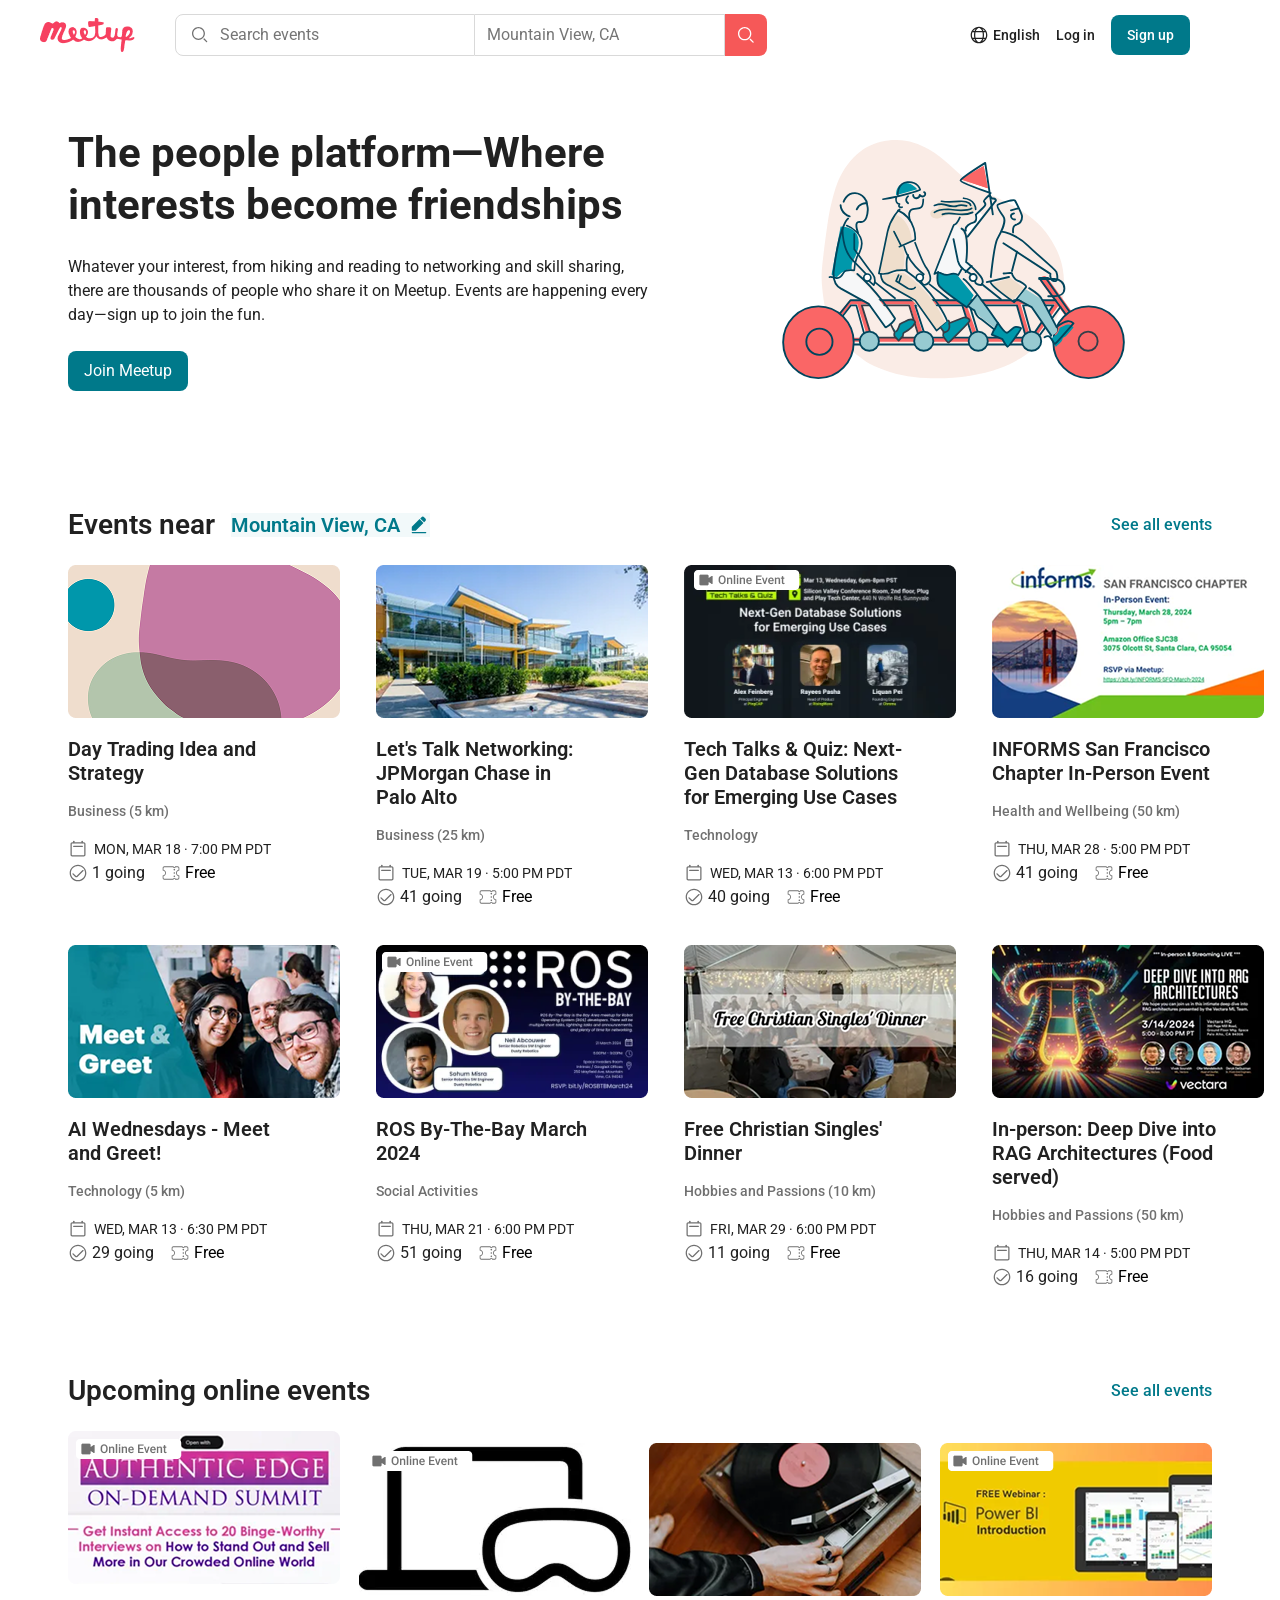
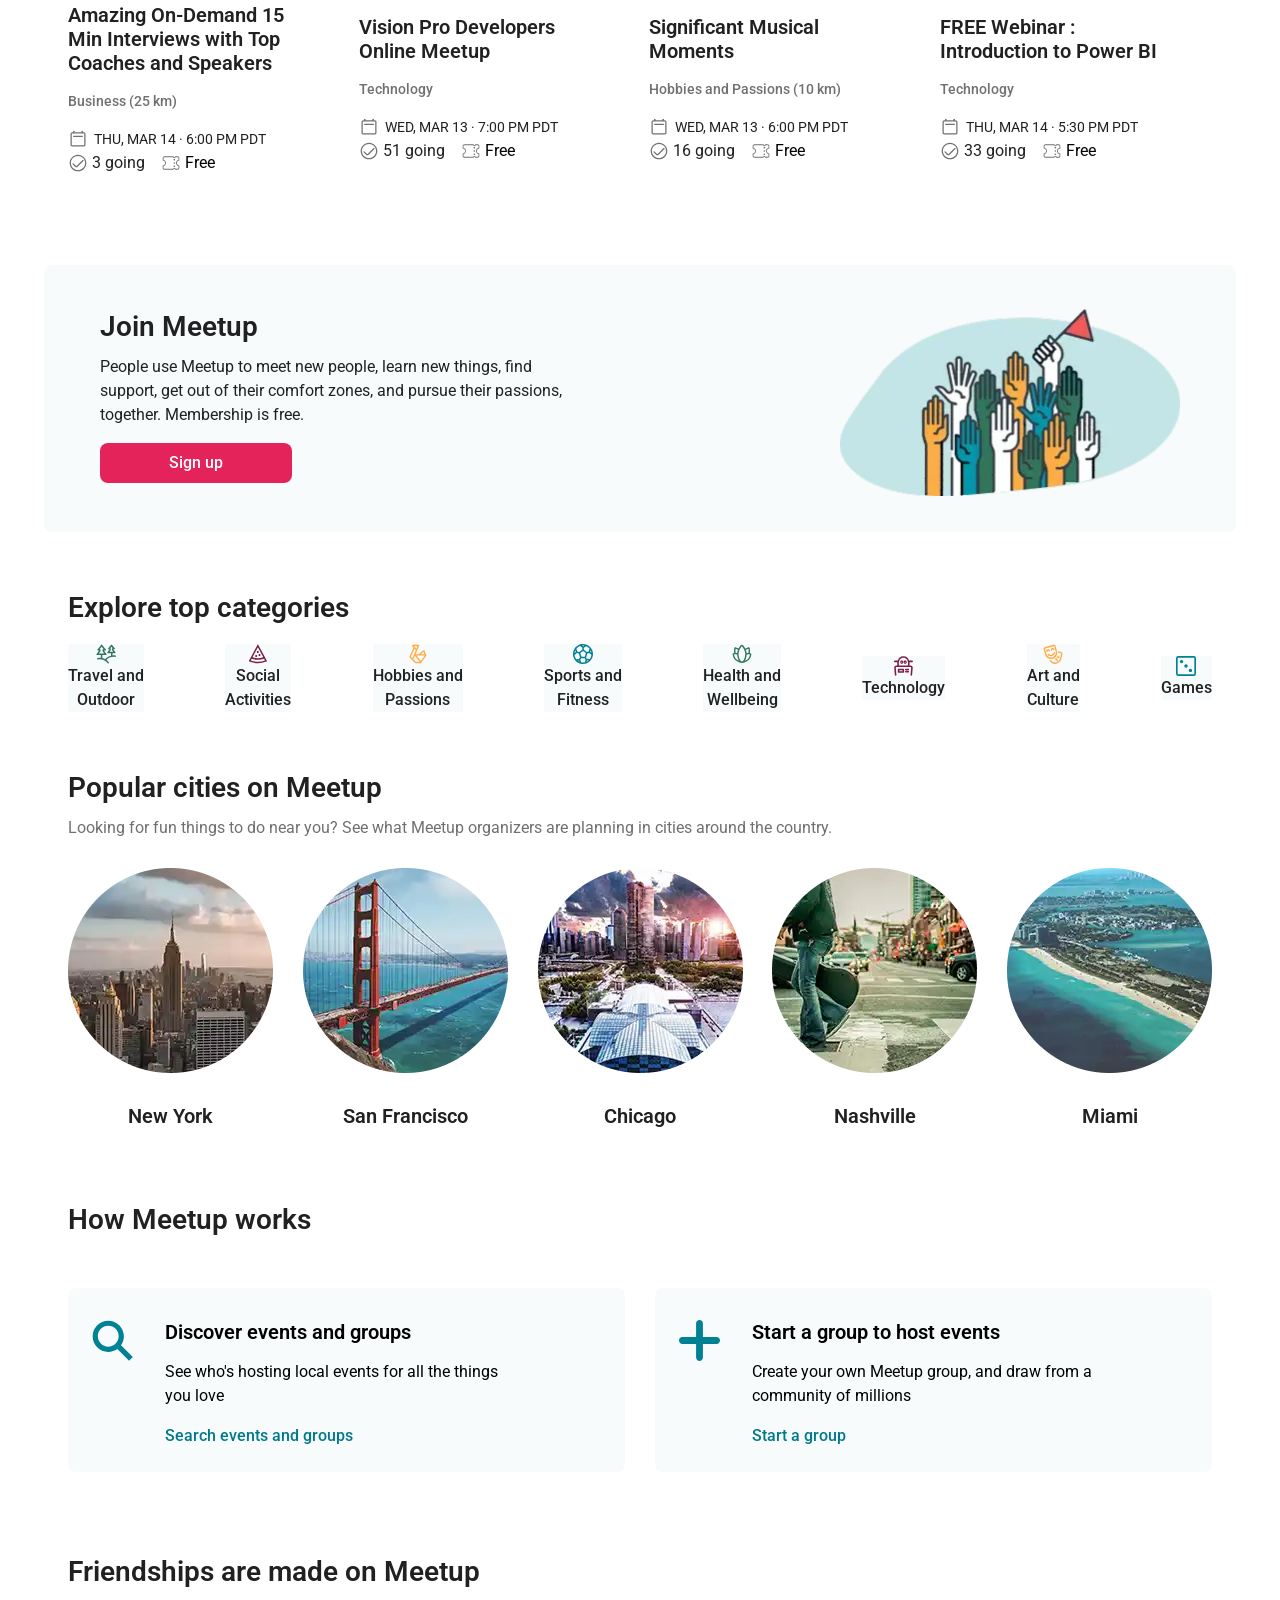
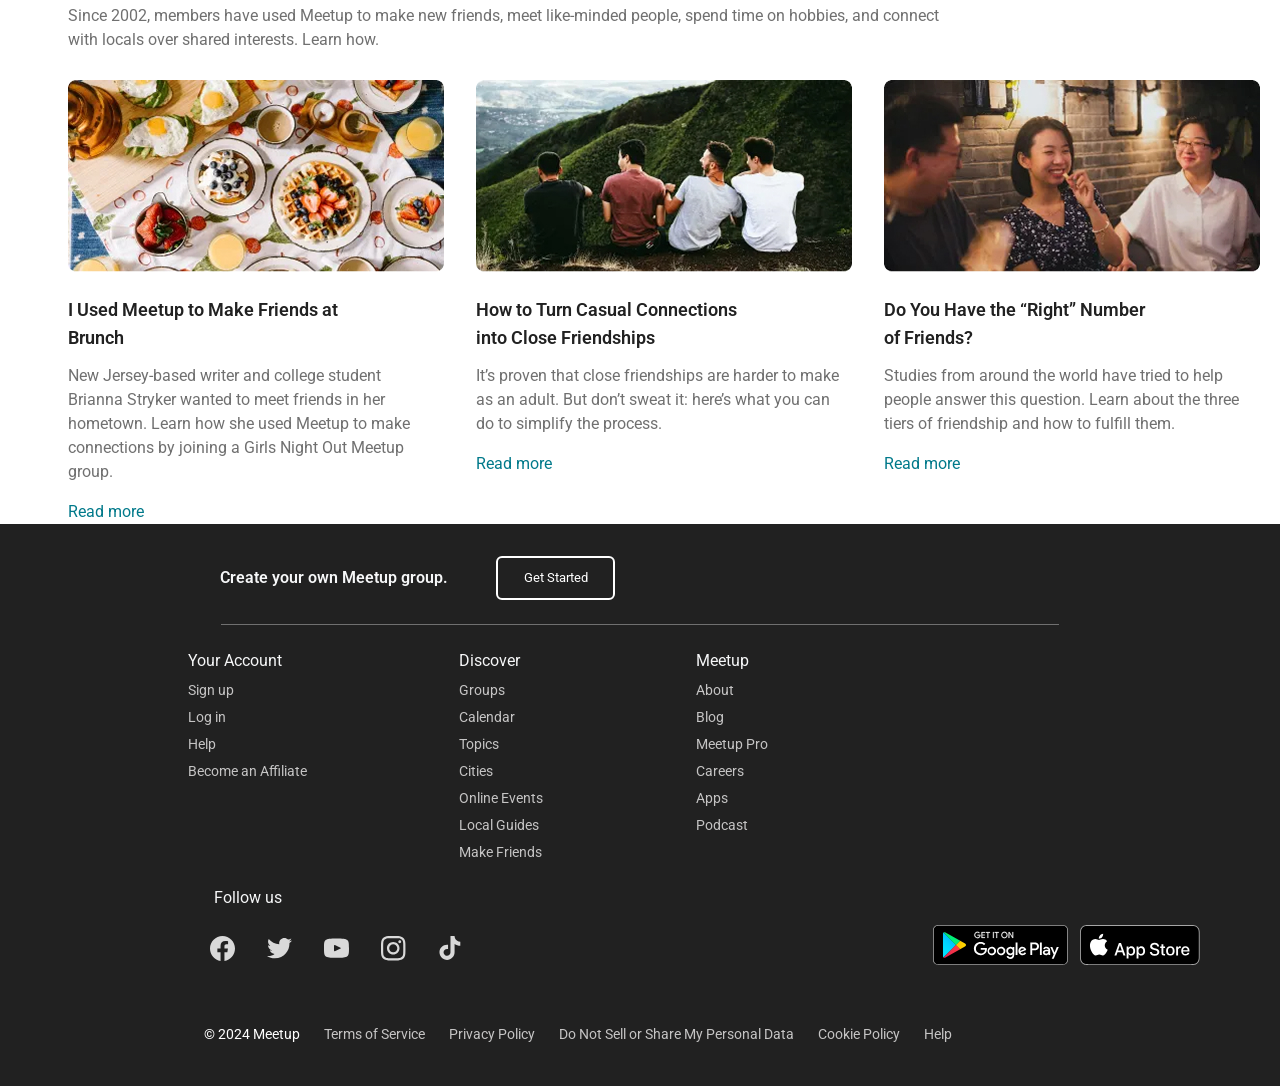
==== index.html @ 15247683 "Update project" ====
<!doctype html>
<html lang="en">
  <head>
    <meta charset="UTF-8" />
    <meta name="viewport" content="width=device-width, initial-scale=1.0" />
    <title>Document</title>
    <link rel="stylesheet" href="./css/style.css" />
    <link rel="stylesheet" href="./css/index.css" />
    <link rel="preconnect" href="https://fonts.googleapis.com" />
    <link rel="preconnect" href="https://fonts.gstatic.com" crossorigin />
    <link
      href="https://fonts.googleapis.com/css2?family=Roboto:ital,wght@0,100..900;1,100..900&display=swap"
      rel="stylesheet"
    />

  


<body>
    <header class="header">
      <div class="header__container-desc">
        <div class="header__left">
          
            <img src="./assets/logos/SVG.png" alt="Meetup" />
         

          <form class="search-form">
            <div class="search-form__field">
              <img
                class="search-form__icon"
                src="./assets/icons/features/search_gray.svg"
                alt=""
              />
              <input type="text" placeholder="Search events" />
            </div>

            <div class="search-form__location">
              <input type="text" placeholder="Mountain View, CA" />
            </div>

            <button class="search-form__button" type="submit">
              <img src="./assets/icons/features/Vector.svg" alt="Search" />
            </button>
          </form>
        </div>

        <div class="header__right">
          <a href="#" class="header__language">
            <img src="./assets/icons/ui/globus.svg" alt="" />
            <span>English</span>
          </a>

          <a href="#" class="login">Log in</a>
          
            <button class="sign" type="submit">Sign up</button>
          </a>
        </div>
      </div>
      <div class="header__container-mob">
        <div class="header__left">
         
            <img src="./assets/logos/SVG.png" alt="Meetup" />
         
          <div class="header__links">
          <a href="#" class="header__language">
            <img src="./assets/icons/ui/globus.svg" alt="" />
            <span>English</span>
          </a>

          <a href="#" class="login">Log in</a>
          
            <button class="sign" type="submit">Sign up</button>
          </a>
          </div>
        </div>
        <div class="header__right">
          <form class="search-form">
            <div class="search-form__field">
              <img
                class="search-form__icon"
                src="./assets/icons/features/search_gray.svg"
                alt=""
              />
              <input type="text" placeholder="Search events" />
            </div>

            <div class="search-form__location">
              <input type="text" placeholder="Mountain View, CA" />
            </div>

            <button class="search-form__button" type="submit">
              <img src="./assets/icons/features/Vector.svg" alt="Search" />
            </button>
          </form>
        </div>
      </div>
    </header>

    <main>
      <section class="hero">
        <div class="container hero__container">
          <div class="hero__content">
            <h1 class="title__hero">
              The people platform—Where interests become friendships
            </h1>

            <p class="content__text">
              Whatever your interest, from hiking and reading to networking and
              skill sharing, there are thousands of people who share it on
              Meetup. Events are happening every day—sign up to join the fun.
            </p>
<a href="./events.html" class="btn__content">
  Join Meetup
</a>
            <!-- <button class="btn__content">Join Meetup
              <a href="./events.html"></a>
            </button> -->
          </div>

          <div class="hero__image">
            <svg  width="379" height="269" viewBox="0 0 379 269" fill="none" xmlns="http://www.w3.org/2000/svg">
              
             <style>
#bike {
  animation: bike-float 3s ease-in-out infinite;
  transform-origin: center;
}

#flag {
  animation: flag-wave 1.5s ease-in-out infinite;
  transform-origin: left center;
  transform-box: fill-box;
}

@keyframes bike-float {
  0%,100% {
    transform: translateY(0);
  }

  50% {
    transform: translateY(-6px);
  }
}

@keyframes flag-wave {
  0%,100% {
    transform: rotate(-3deg);
  }

  50% {
    transform: rotate(6deg);
  }
}
</style> 
<g id="bike"> 
<mask id="mask0_2_1954" style="mask-type:luminance" maskUnits="userSpaceOnUse" x="0" y="0" width="379" height="269">
<path d="M0 0H378.842V269H0V0Z" fill="white"/>
</mask>
<g mask="url(#mask0_2_1954)">
<g style="mix-blend-mode:multiply" opacity="0.212">
<path fill-rule="evenodd" clip-rule="evenodd" d="M300.165 196.605C292.143 210.184 283.104 219.804 271.933 227.628C263.756 233.357 254.989 237.887 245.69 241.279C236.165 244.751 226.278 247.171 216.199 248.701C201.563 250.923 186.864 251.752 172.038 251.097C155.551 250.37 139.577 247.228 124.376 240.804C118.795 238.444 113.214 235.789 108.389 231.886C104.739 228.933 100.584 226.519 97.2901 223.232C92.4981 218.452 87.9331 213.353 83.8861 207.936C75.7441 197.045 71.0901 184.633 69.4211 171.22C68.5061 163.881 67.5621 156.476 67.6091 149.113C67.6601 141.475 68.8081 133.844 69.6341 126.227C70.3311 119.776 71.1391 113.335 72.1091 106.921C73.5281 97.543 74.5701 88.056 76.7991 78.868C79.6371 67.167 82.5601 55.369 88.8211 44.851C94.8891 34.654 102.702 25.958 113.095 20.099C122.194 14.97 132.206 12.781 142.828 12.931C154.563 13.095 165.2 16.862 175.117 22.542C182.361 26.691 189.004 31.885 195.168 37.616C200.247 42.336 205.262 47.176 210.744 51.394C216.515 55.835 222.282 60.376 228.895 63.627L256.969 77.593C265.138 81.786 272.611 87.047 279.748 92.828C285.603 97.569 290.608 103.085 294.769 109.258C302.592 120.866 308.374 133.271 309.508 147.506C310.183 155.97 310.58 164.366 308.696 172.676C307.779 176.725 306.675 180.763 305.24 184.65C303.493 189.383 301.308 193.951 300.165 196.606V196.605Z" fill="#E6A386"/>
</g>
</g>
<g id="bike">
<path d="M304.349 175.292H96.4616L65.4326 212.674H277.791L304.349 175.292Z" stroke="#FA6666" stroke-width="3.934" stroke-linejoin="round"/>
<path d="M104.748 175.292L115.837 211.664M157.169 175.292L169.266 214.695M209.589 175.292L223.702 214.695M264.026 175.292L275.115 212.674" stroke="#FA6666" stroke-width="3.934" stroke-linecap="round" stroke-linejoin="round"/>
<path d="M290.235 153.065L334.591 214.695" stroke="#FA6666" stroke-width="7.868" stroke-linecap="round" stroke-linejoin="round"/>
<path d="M294.248 169.23H300.548C305.987 169.23 310.397 166.655 310.397 161.391C310.397 156.127 305.987 152.054 300.548 152.054H285.195" stroke="#00455D" stroke-width="1.868" stroke-linecap="round" stroke-linejoin="round"/>
<path d="M294.074 151.044H291.758H285.195L330.174 212.544C330.174 212.544 332.298 217.076 334.614 215.287C336.93 213.498 334.807 210.816 331.911 207.367C329.015 203.918 292.11 151.444 292.11 151.444" stroke="#00455D" stroke-width="1.868" stroke-linecap="round" stroke-linejoin="round"/>
<path d="M306.366 180.036L278.846 217.47H66.2306C62.0436 216.894 63.7676 214.281 63.7676 214.281L96.5296 173.271H301.546" stroke="#00455D" stroke-width="1.868" stroke-linecap="round" stroke-linejoin="round"/>
<path d="M299.308 178.323H269.065L277.868 209.643L299.308 178.323ZM215.637 178.323L225.37 210.654H272.09L262.843 178.323H215.637ZM161.2 178.323L171.625 210.397L218.661 210.654L208.236 178.323H161.2Z" stroke="#00455D" stroke-width="1.868" stroke-linejoin="round"/>
<path d="M107.772 178.323L117.884 210.654H165.233L155.122 178.323H107.772Z" stroke="#353E48" stroke-width="1.868" stroke-linejoin="round"/>
<path d="M70.4727 212.674L97.0467 178.323H102.304L111.805 212.674H70.4727Z" stroke="#00455D" stroke-width="1.705" stroke-linejoin="round"/>
<path fill-rule="evenodd" clip-rule="evenodd" d="M99.7076 215.2C99.7076 235.009 83.9106 251.067 64.4246 251.067C44.9386 251.067 29.1416 235.009 29.1416 215.2C29.1416 195.391 44.9386 179.333 64.4246 179.333C83.9106 179.333 99.7076 195.391 99.7076 215.2ZM369.875 215.2C369.875 235.009 354.078 251.067 334.592 251.067C315.106 251.067 299.309 235.009 299.309 215.2C299.309 195.391 315.106 179.333 334.592 179.333C354.078 179.333 369.875 195.391 369.875 215.2Z" fill="#FA6666" stroke="#00455D" stroke-width="1.868" stroke-linejoin="round"/>
<path d="M78.5372 214.695C78.5372 221.949 72.6701 227.829 65.4321 227.829C58.1941 227.829 52.3271 221.949 52.3271 214.695C52.3271 207.441 58.1951 201.561 65.4321 201.561C72.6691 201.561 78.5372 207.441 78.5372 214.695Z" stroke="#00455D" stroke-width="1.868" stroke-linejoin="round"/>
<path d="M124.91 214.19C124.912 216.732 123.905 219.172 122.109 220.972C120.313 222.771 117.876 223.784 115.333 223.788C112.788 223.788 110.347 222.777 108.547 220.977C106.747 219.177 105.735 216.735 105.735 214.19C105.735 211.644 106.747 209.203 108.547 207.403C110.347 205.603 112.788 204.592 115.333 204.592C117.876 204.595 120.313 205.608 122.109 207.408C123.905 209.208 124.912 211.647 124.91 214.19Z" fill="#97CAD1"/>
<path d="M124.91 214.19C124.912 216.732 123.905 219.172 122.109 220.972C120.313 222.771 117.876 223.784 115.333 223.788C112.788 223.788 110.347 222.777 108.547 220.977C106.747 219.177 105.735 216.735 105.735 214.19C105.735 211.644 106.747 209.203 108.547 207.403C110.347 205.603 112.788 204.592 115.333 204.592C117.876 204.595 120.313 205.608 122.109 207.408C123.905 209.208 124.912 211.647 124.91 214.19V214.19Z" stroke="#00455D" stroke-width="1.868" stroke-linejoin="round"/>
<path d="M179.347 214.19C179.349 216.732 178.341 219.172 176.545 220.972C174.75 222.771 172.312 223.784 169.77 223.788C167.224 223.788 164.783 222.777 162.983 220.977C161.183 219.177 160.172 216.735 160.172 214.19C160.172 211.644 161.183 209.203 162.983 207.403C164.783 205.603 167.224 204.592 169.77 204.592C172.312 204.595 174.75 205.608 176.545 207.408C178.341 209.208 179.349 211.647 179.347 214.19Z" fill="#97CAD1"/>
<path d="M179.347 214.19C179.349 216.732 178.341 219.172 176.545 220.972C174.75 222.771 172.312 223.784 169.77 223.788C167.224 223.788 164.783 222.777 162.983 220.977C161.183 219.177 160.172 216.735 160.172 214.19C160.172 211.644 161.183 209.203 162.983 207.403C164.783 205.603 167.224 204.592 169.77 204.592C172.312 204.595 174.75 205.608 176.545 207.408C178.341 209.208 179.349 211.647 179.347 214.19V214.19Z" stroke="#00455D" stroke-width="1.868" stroke-linejoin="round"/>
<path d="M233.783 214.19C233.785 216.732 232.777 219.172 230.981 220.972C229.186 222.771 226.748 223.784 224.206 223.788C218.917 223.788 214.63 219.491 214.63 214.19C214.63 208.889 218.917 204.592 224.206 204.592C226.748 204.595 229.186 205.608 230.981 207.408C232.777 209.208 233.785 211.647 233.783 214.19Z" fill="#97CAD1"/>
<path d="M233.783 214.19C233.785 216.732 232.777 219.172 230.981 220.972C229.186 222.771 226.748 223.784 224.206 223.788C218.917 223.788 214.63 219.491 214.63 214.19C214.63 208.889 218.917 204.592 224.206 204.592C226.748 204.595 229.186 205.608 230.981 207.408C232.777 209.208 233.785 211.647 233.783 214.19V214.19Z" stroke="#00455D" stroke-width="1.868" stroke-linejoin="round"/>
<path d="M287.212 214.19C287.214 216.732 286.207 219.172 284.411 220.972C282.615 222.771 280.178 223.784 277.635 223.788C275.09 223.788 272.648 222.777 270.848 220.977C269.048 219.177 268.037 216.735 268.037 214.19C268.037 211.644 269.048 209.203 270.848 207.403C272.648 205.603 275.09 204.592 277.635 204.592C280.178 204.595 282.615 205.608 284.411 207.408C286.207 209.208 287.214 211.647 287.212 214.19Z" fill="#97CAD1"/>
<path d="M287.212 214.19C287.214 216.732 286.207 219.172 284.411 220.972C282.615 222.771 280.178 223.784 277.635 223.788C275.09 223.788 272.648 222.777 270.848 220.977C269.048 219.177 268.037 216.735 268.037 214.19C268.037 211.644 269.048 209.203 270.848 207.403C272.648 205.603 275.09 204.592 277.635 204.592C280.178 204.595 282.615 205.608 284.411 207.408C286.207 209.208 287.214 211.647 287.212 214.19V214.19Z" stroke="#00455D" stroke-width="1.868" stroke-linejoin="round"/>
<path d="M343.665 214.19C343.667 216.732 342.66 219.172 340.864 220.972C339.068 222.771 336.631 223.784 334.088 223.788C331.543 223.788 329.101 222.777 327.301 220.977C325.501 219.177 324.49 216.735 324.49 214.19C324.49 211.644 325.501 209.203 327.301 207.403C329.101 205.603 331.543 204.592 334.088 204.592C336.631 204.595 339.068 205.608 340.864 207.408C342.66 209.208 343.667 211.647 343.665 214.19V214.19Z" stroke="#353E48" stroke-width="1.868" stroke-linejoin="round"/>
<path fill-rule="evenodd" clip-rule="evenodd" d="M86.6393 99.5176L77.5303 147.587C77.5303 147.587 81.5783 151.086 83.3133 149.717C85.0483 148.348 90.1093 142.415 95.7473 142.567L97.7713 142.719C97.7713 142.719 96.8873 136.635 99.6423 132.68C102.397 128.725 114.833 101.039 86.6393 99.5176Z" fill="#0098AB"/>
<path fill-rule="evenodd" clip-rule="evenodd" d="M102.728 169.372C115.912 177.413 114.863 174.742 116.511 178.411C118.159 182.08 132.092 200.551 132.092 200.551L140.032 193.373C140.032 193.373 120.256 161.896 97.4847 144.403C97.4847 144.403 91.7917 142.759 89.6937 145.898C87.5957 149.037 83.8507 152.178 80.5547 151.43C80.5547 151.43 81.0047 158.757 102.728 169.372Z" fill="#F6F7F8"/>
<path fill-rule="evenodd" clip-rule="evenodd" d="M125.918 148.014C125.918 148.014 134.132 144.639 139.509 144.946C144.886 145.253 149.067 144.178 149.067 144.178C149.067 144.178 152.95 123.766 148.32 119.93L158.177 114.251C158.177 114.251 157.132 93.9936 142.048 87.3936C142.048 87.3936 134.431 89.8496 129.204 123.613L125.918 148.014ZM126.926 149.695C126.926 149.695 127.078 154.468 129.671 156.777C132.264 159.086 156.647 171.711 156.647 171.711C156.647 171.711 171.768 187.724 174.972 192.805C178.176 197.886 182.445 203.582 182.445 203.582L191.444 195.68C191.444 195.68 178.174 163.09 149.652 146C149.652 146 139.585 145.846 134.857 147.077C130.129 148.308 126.926 149.695 126.926 149.695Z" fill="#EFDECC"/>
<path fill-rule="evenodd" clip-rule="evenodd" d="M184.186 146.68C184.186 146.68 182.37 153.625 184.186 156.941C186.002 160.257 212.562 180.344 212.562 180.344L219.67 168.252L203.023 147.775C203.023 147.775 199.282 145.389 197.411 146.68C195.54 147.971 190.151 147.159 189.011 146.297C187.871 145.435 184.186 146.68 184.186 146.68Z" fill="#0098AB"/>
<path fill-rule="evenodd" clip-rule="evenodd" d="M201.758 97.4971C201.758 97.4971 211.04 103.264 211.306 118.261C211.572 133.258 212.917 135.95 212.917 135.95L215.638 139.656L211.306 144.024L206.183 141.525L204.644 149.023C204.644 149.023 202.142 145.615 198.487 145.781C194.832 145.947 192.522 147.538 188.289 145.781C184.056 144.024 181.363 144.863 181.363 144.863L201.758 97.4971Z" fill="#F6F7F8"/>
<path fill-rule="evenodd" clip-rule="evenodd" d="M224.903 85.373L221.383 88.394C221.383 88.394 222.77 91.307 221.49 93.142C220.356 94.767 219.25 97.214 217.117 97.498C214.984 97.782 213.384 99.509 212.744 101.882C212.104 104.255 214.024 107.601 214.024 107.601L228.743 87.748L224.903 85.373Z" fill="white"/>
<path fill-rule="evenodd" clip-rule="evenodd" d="M220.602 83.37C220.602 83.37 218.491 91.746 199.369 87.725C196.437 86.724 188.225 89.631 186.348 90.749C184.471 91.867 177.667 92.08 176.494 87.725C175.321 83.37 180.504 82.363 181.607 82.363C182.71 82.363 186.23 79.68 183.767 76.772C182.36 75.43 188.108 73.865 193.621 74.983C199.134 76.101 207.346 73.326 212.86 74.602C218.374 75.878 221.188 81.021 220.602 83.37Z" fill="#EFDECC"/>
<path fill-rule="evenodd" clip-rule="evenodd" d="M229.704 38.8984L206.565 52.3484L233.783 61.1254L229.704 38.8984Z" fill="#FA6666"/>
<path
  id="flag"
  fill-rule="evenodd"
  clip-rule="evenodd"
  d="M229.704 38.8984L206.565 52.3484L233.783 61.1254L229.704 38.8984Z"
  fill="#FA6666"
/>
<path fill-rule="evenodd" clip-rule="evenodd" d="M237.816 156.733C237.816 156.733 253.03 170.416 258.752 173.272L270.074 161.088L256.455 151.045L237.816 156.733Z" fill="#EFDECC"/>
<path fill-rule="evenodd" clip-rule="evenodd" d="M142.08 68.1972C142.08 68.1972 141.165 58.9672 149.034 56.5242C156.903 54.0812 163.217 62.3612 163.217 62.3612L142.08 68.1972ZM297.293 211.672L301.728 219.747C301.728 219.747 308.18 214.595 308.314 212.646C308.448 210.697 310.465 209.862 311.002 209.862C311.539 209.862 319.471 200.396 319.471 200.396C319.471 200.396 316.782 196.915 313.69 197.611C310.598 198.307 305.626 201.091 305.626 201.091C305.626 201.091 304.013 208.1 300.518 208.632L297.293 211.672Z" fill="#0098AB"/>
<path d="M227.735 157.106L246.888 172.261" stroke="#00455D" stroke-width="1.868" stroke-linecap="round" stroke-linejoin="round"/>
<path d="M205.861 90.4238C205.861 90.4238 202.78 97.6488 199.87 97.8268C197.473 102.88 180.355 147.007 180.355 147.007C180.355 147.007 184.292 144.884 186.86 146.132C189.428 147.38 191.653 148.763 195.077 147.536C198.501 146.309 202.608 146.865 204.321 148.013L207.573 142.21" stroke="#00455D" stroke-width="1.705" stroke-linecap="round" stroke-linejoin="round"/>
<path d="M199.509 112.103L203.907 133.923C204.824 136.993 207.389 141.558 212.337 144.061C217.285 146.564 221.133 151.548 221.133 154.382C221.133 157.216 226.998 158.116 226.998 158.116C226.998 158.116 232.129 155.017 224.798 147.088C217.467 139.159 212.154 135.109 212.154 135.109C212.154 135.109 216.003 105.063 207.573 101.538M213.655 109.621L241.848 73.6773C241.848 73.6773 242.029 70.9583 238.21 71.5223L235.117 68.1973C235.117 68.1973 229.489 73.2253 229.939 74.4233C230.389 75.6213 232.753 76.6793 230.57 79.1553C228.387 81.6313 221.839 87.6413 221.839 87.6413C221.839 87.6413 223.476 94.5353 219.839 95.4193C216.202 96.3033 210.38 99.4543 211.835 103.611" stroke="#00455D" stroke-width="1.868" stroke-linecap="round" stroke-linejoin="round"/>
<path d="M221.686 82.3425C221.686 82.3425 221.686 72.1695 209.589 71.2285M216.646 78.3015C216.646 78.3015 215.933 73.4645 204.881 74.3745C193.829 75.2845 191.511 74.9495 187.411 74.2605M212.613 78.8655C212.613 78.8655 206.685 77.3465 203.372 78.7675C201.279 80.0115 194.479 78.8985 190.643 77.6805C186.807 76.4625 180.355 78.4965 180.355 78.4965M217.654 81.3315C217.654 81.3315 213.794 85.0815 194.144 82.2485C184.674 82.2485 180.355 85.3725 180.355 85.3725M218.662 85.3735C218.662 85.3735 211.495 88.4765 202.23 86.9915C192.965 85.5065 188.419 87.3935 188.419 87.3935" stroke="#00455D" stroke-width="1.705" stroke-linecap="round" stroke-linejoin="round"/>
<path d="M243.636 195.499C243.636 195.499 250.62 205.965 252.948 205.7C255.276 205.435 259.027 199.606 262.002 199.871C264.977 200.136 266.787 200.558 267.046 201.34C267.305 202.122 254.63 220.008 253.594 219.744C252.558 219.48 248.421 212.192 248.421 212.192L237.816 207.622L240.144 202.256" fill="#0098AB"/>
<path d="M243.636 195.499C243.636 195.499 250.62 205.965 252.948 205.7C255.276 205.435 259.027 199.606 262.002 199.871C264.977 200.136 266.787 200.558 267.046 201.34C267.305 202.122 254.63 220.008 253.594 219.744C252.558 219.48 248.421 212.192 248.421 212.192L237.816 207.622L240.144 202.256" stroke="#00455D" stroke-width="1.868" stroke-linecap="round" stroke-linejoin="round"/>
<path d="M222.694 150.539C222.694 152.492 221.115 154.075 219.166 154.075C217.217 154.075 215.638 152.492 215.638 150.539C215.638 148.586 217.217 147.003 219.166 147.003C221.115 147.003 222.694 148.586 222.694 150.539Z" fill="white"/>
<path d="M222.695 150.539C222.695 152.492 221.116 154.075 219.167 154.075C217.218 154.075 215.639 152.492 215.639 150.539C215.639 148.586 217.218 147.003 219.167 147.003C221.116 147.003 222.695 148.586 222.695 150.539Z" stroke="#00455D" stroke-width="1.868" stroke-linejoin="bevel"/>
<path d="M238.824 87.3942L231.224 35.8672C231.224 35.8672 206.565 51.3372 206.565 53.4382C206.565 55.5392 236.641 66.0412 236.641 66.0412M211.605 144.982L217.654 138.92" stroke="#00455D" stroke-width="1.868" stroke-linecap="round" stroke-linejoin="round"/>
<path d="M145.631 82.3418C145.631 82.3418 136.636 90.9098 133.584 104.676L124.91 146.469C124.91 146.469 130.853 148.525 139.046 144.567C143.543 142.666 152.859 143.458 152.859 143.458C152.859 143.458 151.896 132.058 154.144 128.1" stroke="#00455D" stroke-width="1.705" stroke-linecap="round" stroke-linejoin="round"/>
<path d="M145.393 119.724L161.149 112.751C161.149 112.751 163.035 91.9886 144.064 83.3516M140.031 104.569L147.088 118.714M161.076 115.683C161.076 115.683 169.015 136.816 172.55 141.142C176.085 145.468 177.315 152.419 175.47 154.735C173.625 157.051 171.936 159.303 169.323 157.406C166.71 155.509 168.247 154.837 167.018 153.782C165.789 152.727 169.784 147.226 169.784 147.226C169.784 147.226 154.262 136.041 150.112 119.59" stroke="#00455D" stroke-width="1.705" stroke-linecap="round" stroke-linejoin="round"/>
<path d="M169.266 150.539C169.266 152.492 167.686 154.075 165.738 154.075C163.79 154.075 162.209 152.492 162.209 150.539C162.209 148.586 163.789 147.003 165.738 147.003C167.687 147.003 169.266 148.586 169.266 150.539Z" fill="white"/>
<path d="M169.265 150.539C169.265 152.492 167.685 154.075 165.737 154.075C163.789 154.075 162.208 152.492 162.208 150.539C162.208 148.586 163.788 147.003 165.737 147.003C167.686 147.003 169.265 148.586 169.265 150.539Z" stroke="#00455D" stroke-width="1.705" stroke-linejoin="bevel"/>
<path d="M156.028 93.4554C156.028 93.4554 152.735 83.3564 158.916 82.0974C165.097 80.8384 169.121 83.3764 169.265 72.2384M128.941 72.2394C128.941 72.2394 143.697 69.9854 154.354 66.6714C165.011 63.3574 166.24 62.6744 166.24 62.6744C166.24 62.6744 163.824 54.0664 153.351 55.1594C142.878 56.2524 143.806 67.8664 143.806 67.8664" stroke="#00455D" stroke-width="1.705" stroke-linecap="round" stroke-linejoin="bevel"/>
<path d="M142.214 70.218C142.214 70.218 140.927 76.081 145.503 77.113C145.503 77.113 143.111 80.994 148.096 80.218M154.144 69.208C154.144 69.208 149.608 72.984 154.144 76.28" stroke="#00455D" stroke-width="1.705" stroke-linecap="round" stroke-linejoin="round"/>
<path d="M159.185 67.999C159.185 67.999 159.045 71.571 162.401 71.201C165.757 70.831 165.757 67.999 165.757 67.999C165.757 67.999 167.994 70.339 170.091 68.985C172.188 67.631 171.07 65.536 170.091 65.167" stroke="#00455D" stroke-width="1.868" stroke-linecap="round" stroke-linejoin="round"/>
<path d="M126.933 147.271C126.933 147.271 126.518 154.134 132.061 157.054C137.604 159.974 161.166 173.381 161.166 173.381L182.511 203.582L193.46 194.55C193.46 194.55 181.263 163.632 150.995 142.963M175.314 157.107L194.468 172.262" stroke="#00455D" stroke-width="1.705" stroke-linecap="round" stroke-linejoin="round"/>
<path d="M186.403 200.328L189.91 205.127C189.91 205.127 188.752 207.858 189.138 208.769C189.524 209.68 193.783 216.311 194.614 215.66C195.445 215.009 214.995 195.634 215.581 193.943C216.167 192.252 212.102 189.581 209.179 190.722L195.701 196.024L194.614 193.608" fill="#0098AB"/>
<path d="M186.403 200.327L189.91 205.126C189.91 205.126 188.752 207.857 189.138 208.768C189.524 209.679 193.783 216.31 194.614 215.659C195.445 215.008 214.995 195.633 215.581 193.942C216.167 192.251 212.102 189.58 209.179 190.721L195.701 196.023L194.614 193.607" stroke="#353E48" stroke-width="1.705" stroke-linecap="round" stroke-linejoin="round"/>
<path d="M195.045 196.509C195.045 196.509 197.792 204.303 189.428 205.602" stroke="#353E48" stroke-width="1.705" stroke-linecap="round" stroke-linejoin="round"/>
<path d="M144.662 148.013L142.047 154.068L153.586 161.181C156.036 162.557 159.857 162.635 161.201 160.399" stroke="#00455D" stroke-width="1.705" stroke-linecap="round" stroke-linejoin="round"/>
<path d="M147.088 149.022L145.072 155.084" stroke="#00455D" stroke-width="1.705" stroke-linecap="round" stroke-linejoin="round"/>
<path d="M94.1025 91.4346C94.1025 91.4346 85.8086 96.9866 79.9656 141.972C79.0236 148.29 79.0236 157.287 87.0346 161.69L114.651 176.813L131.615 200.55C131.615 200.55 139.344 195.765 141.04 191.553C141.04 191.553 122.756 163.03 103.341 146.949" stroke="#00455D" stroke-width="1.868" stroke-linecap="round" stroke-linejoin="bevel"/>
<path d="M92.6967 98.5068C92.6967 98.5068 115.165 106.653 105.242 126.164C105.242 126.164 100.612 131.744 100.235 143.435C100.235 143.435 91.3827 142.5 89.6877 145.618C87.9927 148.736 84.9117 151.697 81.6767 150.918C78.4417 150.139 76.4377 149.203 75.5137 150.139" stroke="#00455D" stroke-width="1.705" stroke-linecap="round" stroke-linejoin="bevel"/>
<path d="M88.6592 101.538C88.6592 101.538 87.3792 121.936 99.2872 133.932C111.195 145.928 116.404 151.925 116.404 151.925L114.358 153.473L119.753 158.116C119.753 158.116 122.916 152.506 118.637 147.088C114.358 141.67 100.265 122.13 100.265 122.13V106.846" stroke="#00455D" stroke-width="1.705" stroke-linecap="round" stroke-linejoin="round"/>
<path d="M89.6265 74.7053C89.6265 74.7053 92.3625 65.8633 101.064 66.1853C109.765 66.5073 113.027 75.0273 113.027 76.7953C113.027 78.5633 113.959 79.8503 113.803 82.9043C113.647 85.9583 112.79 96.0863 105.994 94.9603C99.1975 93.8343 103.996 105.579 103.996 105.579M86.6025 78.3003C86.6025 78.3003 86.7695 86.4403 95.6755 89.4143M111.805 76.2963C111.805 76.2963 105.547 75.6603 102.732 82.3424" stroke="#00455D" stroke-width="1.868" stroke-linecap="round" stroke-linejoin="bevel"/>
<path d="M116.845 150.539C116.845 152.492 115.266 154.075 113.317 154.075C111.368 154.075 109.789 152.492 109.789 150.539C109.789 148.586 111.369 147.003 113.317 147.003C115.265 147.003 116.845 148.586 116.845 150.539Z" fill="white"/>
<path d="M116.845 150.539C116.845 152.492 115.266 154.075 113.317 154.075C111.368 154.075 109.789 152.492 109.789 150.539C109.789 148.586 111.369 147.003 113.317 147.003C115.265 147.003 116.845 148.586 116.845 150.539Z" stroke="#00455D" stroke-width="1.705" stroke-linejoin="bevel"/>
<path d="M120.878 155.085L141.039 171.251" stroke="#00455D" stroke-width="1.705" stroke-linecap="round" stroke-linejoin="bevel"/>
<path d="M137.007 197.872L140.677 205.33C140.677 205.33 139.418 208.43 141.324 210.182C142.507 211.276 143.618 212.446 144.648 213.685L148.903 209.103C148.903 209.103 149.055 206.226 149.759 205.778C150.463 205.33 158.467 201.693 161.201 195.36C161.201 195.36 159.822 189.431 151.03 194.551C147.343 196.303 145.783 197.246 145.783 197.246C145.783 197.246 143.797 203.444 142.237 204.387" fill="#0098AB"/>
<path d="M137.007 197.872L140.677 205.33C140.677 205.33 139.418 208.43 141.324 210.182C142.507 211.276 143.618 212.446 144.648 213.685L148.903 209.103C148.903 209.103 149.055 206.226 149.759 205.778C150.463 205.33 158.467 201.693 161.201 195.36C161.201 195.36 159.822 189.431 151.03 194.551C147.343 196.303 145.783 197.246 145.783 197.246C145.783 197.246 143.797 203.444 142.237 204.387" stroke="#353E48" stroke-width="1.705" stroke-linecap="round" stroke-linejoin="round"/>
<path d="M303.293 200.55C303.293 200.55 304.183 206.275 298.301 206.612" stroke="#353E48" stroke-width="1.705" stroke-linecap="round" stroke-linejoin="round"/>
<path d="M236.808 150.034C236.808 150.034 240.366 117.398 243.444 111.652C246.522 105.906 253.189 94.77 249.38 89.463C245.571 84.156 242.143 79.221 243.666 77.839C245.189 76.457 259.856 72.03 260.999 73.57C262.142 75.11 268.048 87.566 268.048 89.229C268.048 90.892 268.619 96.195 261.38 97.97C258.523 99.36 259.095 105.519 259.095 105.519M247.896 104.569C247.896 104.569 260.799 106.085 273.894 118.556C286.989 131.027 301.625 142.732 302.395 145.059C303.165 147.386 305.283 156.28 298.736 153.565C295.654 151.82 296.425 146.852 296.425 146.852L249.438 116.209" stroke="#00455D" stroke-width="1.868" stroke-linecap="round" stroke-linejoin="round"/>
<path d="M263.017 124.776L257.976 143.972M249.554 146.464C249.554 146.464 258.246 145.403 258.053 146.464C257.86 147.525 260.918 152.928 263.542 153.674C266.166 154.42 273.119 158.441 271.96 160.165C270.801 161.889 260.178 175.292 260.178 175.292C260.178 175.292 238.545 159.946 236.807 155.747M232.774 155.085L254.952 150.034M256.968 83.3521L264.025 81.3311M259.981 86.3831C259.981 86.3831 256.816 87.1091 256.974 89.2941C257.132 91.4791 259.489 92.4451 261.001 92.4451" stroke="#00455D" stroke-width="1.868" stroke-linecap="round" stroke-linejoin="round"/>
<path fill-rule="evenodd" clip-rule="evenodd" d="M213.622 178.788L219.685 182.512C219.685 182.512 223.265 187.556 227.736 191.039C232.207 194.522 240.447 200.55 240.447 200.55L243.864 194.418L222.419 168.22L213.622 178.788ZM264.026 171.393L277.36 179.735L296.682 208.633C296.682 208.633 304.985 207.118 302.936 201.676C300.78 195.952 286.506 171.393 286.506 171.393L271.651 162.158L264.026 171.393Z" fill="#97CAD1"/>
<path d="M290.54 210.324C290.54 210.324 294.156 208.01 296.25 210.324C298.344 212.638 299.866 217.845 301.579 216.495C303.292 215.145 319.471 196.439 319.471 196.439C319.471 196.439 317.377 193.756 313.57 194.229C309.763 194.702 302.515 199.928 302.515 199.928L287.875 172.12C285.781 167.857 275.115 161.147 275.115 161.147M263.018 172.261L277.606 180.063L297.293 208.633M214.951 179.845C214.951 179.845 218.772 182.832 220.454 183.481C220.454 183.481 222.74 189.844 226.124 191.533C228.862 193.299 240.372 202.571 240.372 202.571L243.864 195.948C243.864 195.948 216.185 156.21 209.589 152.054M184.055 144.982C184.055 144.982 181.691 155.069 185.804 159.641C189.917 164.213 212.669 180.344 212.669 180.344L222.694 168.278" stroke="#00455D" stroke-width="1.868" stroke-linecap="round" stroke-linejoin="round"/>
</g>

</g>
</svg>

          </div>
        </div>
      </section>

      <section class="events-near">
        <div class="container">
          <div class="events-near__top">
            <div class="events-near__left">
              <h2 class="title events-near__title">Events near</h2>
              <button class="location-btn">
                <span class="location-btn__text">Mountain View, CA</span>
                <img
                  src="./assets/icons/features/pencil-icon.svg"
                  alt=""
                  class="location-btn__icon"
                />
              </button>
              <!-- <a href="#" class="events-near__location">Mountain View, CA</a> -->
            </div>
            <a href="#" class="events-near__link">See all events</a>
          </div>
          <div class="events-near__list">
            <article class="event-card">
              <img
                src="./assets/images/Day_Trading.png"
                alt="Day Trading Idea and Strategy"
                class="event-card__image"
              />
              <h3 class="event-card__title">
                Day Trading Idea and <br />Strategy
              </h3>
              <p class="event-card__category">Business (5 km)</p>
              <div class="events-card__date">
                <img
                  src="./assets/icons/events/calendar.svg"
                  alt=""
                  class="event-card__icon"
                />
                <span>Mon, Mar 18 · 7:00 PM PDT</span>
              </div>
              <div class="event-card__info">
                <div class="event-card__attendies">
                  <img
                    src="./assets/icons/events/attendees.svg"
                    alt=""
                    class="event-card__icon"
                  />
                  <span>1 going</span>
                </div>
                <div class="event-card__price">
                  <img
                    src="./assets/icons/events/price.svg"
                    alt=""
                    class="event-card__icon"
                  />
                  <span>Free</span>
                </div>
              </div>
            </article>
            <article class="event-card">
              <img
                src="./assets/images/Networking.png"
                alt="Day Trading Idea and Strategy"
                class="event-card__image"
              />
              <h3 class="event-card__title">
                Let's Talk Networking: <br />
                JPMorgan Chase in <br />
                Palo Alto
              </h3>
              <p class="event-card__category">Business (25 km)</p>
              <div class="events-card__date">
                <img
                  src="./assets/icons/events/calendar.svg"
                  alt=""
                  class="event-card__icon"
                />
                <span>Tue, Mar 19 · 5:00 PM PDT</span>
              </div>
              <div class="event-card__info">
                <div class="event-card__attendies">
                  <img
                    src="./assets/icons/events/attendees.svg"
                    alt=""
                    class="event-card__icon"
                  />
                  <span>41 going</span>
                </div>
                <div class="event-card__price">
                  <img
                    src="./assets/icons/events/price.svg"
                    alt=""
                    class="event-card__icon"
                  />
                  <span>Free</span>
                </div>
              </div>
            </article>

            <article class="event-card">
              <img
                src="./assets/images/Tech_Talks.png"
                alt="Day Trading Idea and Strategy"
                class="event-card__image"
              />
              <h3 class="event-card__title">
                Tech Talks & Quiz: Next- <br />Gen Database Solutions <br />for
                Emerging Use Cases
              </h3>
              <p class="event-card__category">Technology</p>
              <div class="events-card__date">
                <img
                  src="./assets/icons/events/calendar.svg"
                  alt=""
                  class="event-card__icon"
                />
                <span>Wed, Mar 13 · 6:00 PM PDT</span>
              </div>
              <div class="event-card__info">
                <div class="event-card__attendies">
                  <img
                    src="./assets/icons/events/attendees.svg"
                    alt=""
                    class="event-card__icon"
                  />
                  <span>40 going</span>
                </div>
                <div class="event-card__price">
                  <img
                    src="./assets/icons/events/price.svg"
                    alt=""
                    class="event-card__icon"
                  />
                  <span>Free</span>
                </div>
              </div>
            </article>

            <article class="event-card">
              <img
                src="./assets/images/Informs.png"
                alt="Day Trading Idea and Strategy"
                class="event-card__image"
              />
              <h3 class="event-card__title">
                INFORMS San Francisco <br />
                Chapter In-Person Event
              </h3>
              <p class="event-card__category">Health and Wellbeing (50 km)</p>
              <div class="events-card__date">
                <img
                  src="./assets/icons/events/calendar.svg"
                  alt=""
                  class="event-card__icon"
                />
                <span>Thu, Mar 28 · 5:00 PM PDT</span>
              </div>
              <div class="event-card__info">
                <div class="event-card__attendies">
                  <img
                    src="./assets/icons/events/attendees.svg"
                    alt=""
                    class="event-card__icon"
                  />
                  <span>41 going</span>
                </div>
                <div class="event-card__price">
                  <img
                    src="./assets/icons/events/price.svg"
                    alt=""
                    class="event-card__icon"
                  />
                  <span>Free</span>
                </div>
              </div>
            </article>

            <article class="event-card">
              <img
                src="./assets/images/AI_Wednesdays.png"
                alt="Day Trading Idea and Strategy"
                class="event-card__image"
              />
              <h3 class="event-card__title">
                AI Wednesdays - Meet <br />
                and Greet!
              </h3>
              <p class="event-card__category">Technology (5 km)</p>
              <div class="events-card__date">
                <img
                  src="./assets/icons/events/calendar.svg"
                  alt=""
                  class="event-card__icon"
                />
                <span>Wed, Mar 13 · 6:30 PM PDT</span>
              </div>
              <div class="event-card__info">
                <div class="event-card__attendies">
                  <img
                    src="./assets/icons/events/attendees.svg"
                    alt=""
                    class="event-card__icon"
                  />
                  <span>29 going</span>
                </div>
                <div class="event-card__price">
                  <img
                    src="./assets/icons/events/price.svg"
                    alt=""
                    class="event-card__icon"
                  />
                  <span>Free</span>
                </div>
              </div>
            </article>

            <article class="event-card">
              <img
                src="./assets/images/ROS.png"
                alt="Day Trading Idea and Strategy"
                class="event-card__image"
              />
              <h3 class="event-card__title">
                ROS By-The-Bay March <br />
                2024
              </h3>
              <p class="event-card__category">Social Activities</p>
              <div class="events-card__date">
                <img
                  src="./assets/icons/events/calendar.svg"
                  alt=""
                  class="event-card__icon"
                />
                <span>Thu, Mar 21 · 6:00 PM PDT</span>
              </div>
              <div class="event-card__info">
                <div class="event-card__attendies">
                  <img
                    src="./assets/icons/events/attendees.svg"
                    alt=""
                    class="event-card__icon"
                  />
                  <span>51 going</span>
                </div>
                <div class="event-card__price">
                  <img
                    src="./assets/icons/events/price.svg"
                    alt=""
                    class="event-card__icon"
                  />
                  <span>Free</span>
                </div>
              </div>
            </article>

            <article class="event-card">
              <img
                src="./assets/images/Free_Dinner.png"
                alt="Day Trading Idea and Strategy"
                class="event-card__image"
              />
              <h3 class="event-card__title">
                Free Christian Singles' <br />
                Dinner
              </h3>
              <p class="event-card__category">Hobbies and Passions (10 km)</p>
              <div class="events-card__date">
                <img
                  src="./assets/icons/events/calendar.svg"
                  alt=""
                  class="event-card__icon"
                />
                <span>Fri, Mar 29 · 6:00 PM PDT</span>
              </div>
              <div class="event-card__info">
                <div class="event-card__attendies">
                  <img
                    src="./assets/icons/events/attendees.svg"
                    alt=""
                    class="event-card__icon"
                  />
                  <span>11 going</span>
                </div>
                <div class="event-card__price">
                  <img
                    src="./assets/icons/events/price.svg"
                    alt=""
                    class="event-card__icon"
                  />
                  <span>Free</span>
                </div>
              </div>
            </article>

            <article class="event-card">
              <img
                src="./assets/images/In-person.png"
                alt="Day Trading Idea and Strategy"
                class="event-card__image"
              />
              <h3 class="event-card__title">
                In-person: Deep Dive into <br />
                RAG Architectures (Food <br />
                served)
              </h3>
              <p class="event-card__category">Hobbies and Passions (50 km)</p>
              <div class="events-card__date">
                <img
                  src="./assets/icons/events/calendar.svg"
                  alt=""
                  class="event-card__icon"
                />
                <span>Thu, Mar 14 · 5:00 PM PDT</span>
              </div>
              <div class="event-card__info">
                <div class="event-card__attendies">
                  <img
                    src="./assets/icons/events/attendees.svg"
                    alt=""
                    class="event-card__icon"
                  />
                  <span>16 going</span>
                </div>
                <div class="event-card__price">
                  <img
                    src="./assets/icons/events/price.svg"
                    alt=""
                    class="event-card__icon"
                  />
                  <span>Free</span>
                </div>
              </div>
            </article>
          </div>
        </div>
      </section>

      <section class="online-events">
        <div class="container">
          <div class="online-events__top">
            <h2 class="title">Upcoming online events</h2>
            <a href="#" class="online-events__link">See all events</a>
          </div>
          <div class="online-events__list">
            <article class="event-card">
              <img
                src="./assets/images/Authentic.png"
                alt="Day Trading Idea and Strategy"
                class="event-card__image"
              />
              <h3 class="event-card__title">
                Amazing On-Demand 15 <br />Min Interviews with Top <br />Coaches
                and Speakers
              </h3>
              <p class="event-card__category">Business (25 km)</p>
              <div class="events-card__date">
                <img
                  src="./assets/icons/events/calendar.svg"
                  alt=""
                  class="event-card__icon"
                />
                <span>Thu, Mar 14 · 6:00 PM PDT</span>
              </div>
              <div class="event-card__info">
                <div class="event-card__attendies">
                  <img
                    src="./assets/icons/events/attendees.svg"
                    alt=""
                    class="event-card__icon"
                  />
                  <span>3 going</span>
                </div>
                <div class="event-card__price">
                  <img
                    src="./assets/icons/events/price.svg"
                    alt=""
                    class="event-card__icon"
                  />
                  <span>Free</span>
                </div>
              </div>
            </article>

            <article class="event-card">
              <img
                src="./assets/images/Vision-pro.png"
                alt="Day Trading Idea and Strategy"
                class="event-card__image"
              />
              <h3 class="event-card__title">
                Vision Pro Developers <br />Online Meetup
              </h3>
              <p class="event-card__category">Technology</p>
              <div class="events-card__date">
                <img
                  src="./assets/icons/events/calendar.svg"
                  alt=""
                  class="event-card__icon"
                />
                <span>Wed, Mar 13 · 7:00 PM PDT</span>
              </div>
              <div class="event-card__info">
                <div class="event-card__attendies">
                  <img
                    src="./assets/icons/events/attendees.svg"
                    alt=""
                    class="event-card__icon"
                  />
                  <span>51 going</span>
                </div>
                <div class="event-card__price">
                  <img
                    src="./assets/icons/events/price.svg"
                    alt=""
                    class="event-card__icon"
                  />
                  <span>Free</span>
                </div>
              </div>
            </article>

            <article class="event-card">
              <img
                src="./assets/images/Significant.png"
                alt="Day Trading Idea and Strategy"
                class="event-card__image"
              />
              <h3 class="event-card__title">
                Significant Musical <br />Moments
              </h3>
              <p class="event-card__category">Hobbies and Passions (10 km)</p>
              <div class="events-card__date">
                <img
                  src="./assets/icons/events/calendar.svg"
                  alt=""
                  class="event-card__icon"
                />
                <span>Wed, Mar 13 · 6:00 PM PDT</span>
              </div>
              <div class="event-card__info">
                <div class="event-card__attendies">
                  <img
                    src="./assets/icons/events/attendees.svg"
                    alt=""
                    class="event-card__icon"
                  />
                  <span>16 going</span>
                </div>
                <div class="event-card__price">
                  <img
                    src="./assets/icons/events/price.svg"
                    alt=""
                    class="event-card__icon"
                  />
                  <span>Free</span>
                </div>
              </div>
            </article>

            <article class="event-card">
              <img
                src="./assets/images/Free-webinar.png"
                alt="Day Trading Idea and Strategy"
                class="event-card__image"
              />
              <h3 class="event-card__title">
                FREE Webinar : <br />Introduction to Power BI
              </h3>
              <p class="event-card__category">Technology</p>
              <div class="events-card__date">
                <img
                  src="./assets/icons/events/calendar.svg"
                  alt=""
                  class="event-card__icon"
                />
                <span>Thu, Mar 14 · 5:30 PM PDT</span>
              </div>
              <div class="event-card__info">
                <div class="event-card__attendies">
                  <img
                    src="./assets/icons/events/attendees.svg"
                    alt=""
                    class="event-card__icon"
                  />
                  <span>33 going</span>
                </div>
                <div class="event-card__price">
                  <img
                    src="./assets/icons/events/price.svg"
                    alt=""
                    class="event-card__icon"
                  />
                  <span>Free</span>
                </div>
              </div>
            </article>
          </div>
        </div>
      </section>

      <section class="join-meetup">
        <div class="container_meetup">
          <div class="text-content__join-meetup">
            <h2 class="title join-meetup__title">Join Meetup</h2>
            <p class="text__join-meetup">
              People use Meetup to meet new people, learn new things, find
              support, get out of their comfort zones, and pursue their
              passions, together. Membership is free.
            </p>
            <button class="btn__join-meetup btn-desktop">Sign up</button>
            <a href="./events.html" class="btn-mobile">Sign up</a>
          </div>
          <div class="img__join-meetup">
            <img src="./assets/images/image (4).png" alt="" />
          </div>
        </div>
      </section>

      <section class="categories">
        <div class="container">
          <h2 class="title title-categories">Explore top categories</h2>

          <div class="categories__list">
            <div class="category-card">
              <img
                src="./assets/icons/categories/travel_and_outdoor.svg "
                alt="travel and outdoor"
                class="category-card__icon"
              />
              <span class="category-card__title">Travel and <br />Outdoor</span>
            </div>
            <div class="category-card">
              <img
                src="./assets/icons/categories/social_activities.svg"
                alt="travel and outdoor"
                class="category-card__icon"
              />
              <span class="category-card__title"
                >Social <br />
                Activities</span
              >
            </div>
            <div class="category-card">
              <img
                src="./assets/icons/categories/hobbies_and_passions.svg"
                alt="travel and outdoor"
                class="category-card__icon"
              />
              <span class="category-card__title"
                >Hobbies and <br />Passions</span
              >
            </div>
            <div class="category-card">
              <img
                src="./assets/icons/categories/sports_and_fitness.svg"
                alt="travel and outdoor"
                class="category-card__icon"
              />
              <span class="category-card__title"
                >Sports and <br />
                Fitness</span
              >
            </div>
            <div class="category-card">
              <img
                src="./assets/icons/categories/health_and_wellbeing.svg"
                alt="travel and outdoor"
                class="category-card__icon"
              />
              <span class="category-card__title"
                >Health and <br />
                Wellbeing</span
              >
            </div>
            <div class="category-card">
              <img
                src="./assets/icons/categories/technology.svg"
                alt="travel and outdoor"
                class="category-card__icon"
              />
              <span class="category-card__title">Technology</span>
            </div>
            <div class="category-card">
              <img
                src="./assets/icons/categories/art_and_culture.svg"
                alt="travel and outdoor"
                class="category-card__icon"
              />
              <span class="category-card__title"
                >Art and <br />
                Culture</span
              >
            </div>
            <div class="category-card">
              <img
                src="./assets/icons/categories/games.svg"
                alt="travel and outdoor"
                class="category-card__icon"
              />
              <span class="category-card__title">Games</span>
            </div>
          </div>
        </div>
      </section>
      <section class="cities">
        <div class="container">
          <h2 class="title cities">Popular cities on Meetup</h2>
          <p class="cities__text">
            Looking for fun things to do near you? See what Meetup organizers
            are planning in cities around the country.
          </p>
          <div class="cities__list">
            <div class="city-card">
              <img
                class="city-card__img"
                src="./assets/cities/new_york.png"
                alt="new_york"
              />
              <p class="city-card__name">New York</p>
            </div>
            <div class="city-card">
              <img class="city-card__img"
                src="./assets/cities/san_francisco.png"
                alt="san_francisco"
              />
              <p class="city-card__name">San Francisco</p>
            </div>
            <div class="city-card">
              <img class="city-card__img" src="./assets/cities/chicago.png" alt="chicago" />
              <p class="city-card__name">Chicago</p>
            </div>
            <div class="city-card">
              <img class="city-card__img" src="./assets/cities/nashville.png" alt="nashville" />
              <p class="city-card__name">Nashville</p>
            </div>
            <div class="city-card">
              <img class="city-card__img" src="./assets/cities/miami.png" alt="miami" />
              <p class="city-card__name">Miami</p>
            </div>
          </div>
        </div>
      </section>
   <section class="works">
  <div class="container">

    <h2 class="title works__title">
      How Meetup works
    </h2>

    <div class="works__list">

      <article class="works__card">
        <img
          src="./assets/icons/features/search-works.svg"
          alt=""
          class="works-card__icon"
        >

        <div id="works-card1" class="works-card__content">
          <h3 class="works-card__title">
            Discover events and groups
          </h3>

          <p class="works-card__text">
            See who's hosting local events for all the things you love
          </p>

          <a href="#works-card1" class="works-card__link">
            Search events and groups
          </a>
        </div>
      </article>

      <article class="works__card">
        <img
          src="./assets/icons/features/plus.svg"
          alt=""
          class="works-card__icon"
        >

        <div id="works-card2" class="works-card__content">
          <h3 class="works-card__title">
            Start a group to host events
          </h3>

          <p class="works-card__text">
            Create your own Meetup group, and draw from a community of millions
          </p>

          <a href="#works-card2" class="works-card__link">
            Start a group
          </a>
        </div>
      </article>

    </div>

  </div>
</section>
<section class="friendships">
  <div class="container">
    <h2 class="title friendships__title">
      Friendships are made on Meetup
    </h2>
    <p class="friendships__text">Since 2002, members have used Meetup to make new friends, meet like-minded people, spend time on hobbies, and
connect with locals over shared interests. Learn how.</p>
  
  <article class="friendships__list">
    <div id="card1" class="friendships__card">
      <img src="./assets/images/first_article.jpg" alt="" class="friendships-card__icon">
      <div class="friendships-card__title">I Used Meetup to Make Friends at
Brunch</div>
      <p class="friendship-card__text">New Jersey-based writer and college student
Brianna Stryker wanted to meet friends in her
hometown. Learn how she used Meetup to make
connections by joining a Girls Night Out Meetup
group.</p>
<a href="#card1" class="friendships-card__link">Read more</a>
    </div>
     <div id="card2" class="friendships__card">
      <img src="./assets/images/second_article.jpg" alt="" class="friendships-card__icon">
      <div class="friendships-card__title">How to Turn Casual Connections into
Close Friendships</div>
      <p class="friendship-card__text">It’s proven that close friendships are harder to
make as an adult. But don’t sweat it: here’s what
you can do to simplify the process.</p>
<a href="#card2" class="friendships-card__link">Read more</a>
    </div>
     <div id="card3" class="friendships__card">
      <img src="./assets/images/third_article.jpg" alt="" class="friendships-card__icon">
      <div class="friendships-card__title">Do You Have the “Right” Number of
Friends?</div>
      <p class="friendship-card__text">Studies from around the world have tried to help
people answer this question. Learn about the
three tiers of friendship and how to fulfill them.</p>
<a href="#card3" class="friendships-card__link">Read more</a>
    </div>
    </div>
  </article>
</section>

    </main>

    <footer class="footer">
      <div class="footer__container">
  <div class="footer__top">
        <p class="footer__cta">Create your own Meetup group.</p>
        <button class="footer__btn">Get Started</button>
      </div>
      <!-- линия -->
       <div class="footer__divider"></div>
       <div class="footer__nav">
        <div class="footer__column">
          <h4 class="footer__title">Your Account</h4>
          <ul class="footer__list">
            <li class="footer__item">
              <a href="" class="footer__link">Sign up</a>
            </li>
            <li class="footer__item">
              <a href="" class="footer__link">Log in</a>
            </li>
            <li class="footer__item">
              <a href="" class="footer__link">Help</a>
            </li>
            <li class="footer__item">
              <a href="" class="footer__link">Become an Affiliate</a>
            </li>
          </ul>
        </div>

          <div class="footer__column">
          <h4 class="footer__title">Discover</h4>
          <ul class="footer__list">
            <li class="footer__item">
              <a href="" class="footer__link">Groups</a>
            </li>
            <li class="footer__item">
              <a href="" class="footer__link">Calendar</a>
            </li>
            <li class="footer__item">
              <a href="" class="footer__link">Topics</a>
            </li>
            <li class="footer__item">
              <a href="" class="footer__link">Cities</a>
            </li>
            <li class="footer__item">
              <a href="" class="footer__link">Online Events</a>
            </li>
            <li class="footer__item">
              <a href="" class="footer__link">Local Guides</a>
            </li>
            <li class="footer__item">
              <a href="" class="footer__link">Make Friends</a>
            </li>
          </ul>
        </div>

          <div class="footer__column">
          <h4 class="footer__title">Meetup</h4>
          <ul class="footer__list">
            <li class="footer__item">
              <a href="" class="footer__link">About</a>
            </li>
            <li class="footer__item">
              <a href="" class="footer__link">Blog</a>
            </li>
            <li class="footer__item">
              <a href="" class="footer__link">Meetup Pro</a>
            </li>
            <li class="footer__item">
              <a href="" class="footer__link">Careers</a>
            </li>
             <li class="footer__item">
              <a href="" class="footer__link">Apps</a>
            </li>
             <li class="footer__item">
              <a href="" class="footer__link">Podcast</a>
            </li>
          </ul>
        </div>
      </div>
      <div class="footer__social">
        <h4 class="footer__social-title">Follow us</h4>
      </div>
      <div class="footer__social-items">
        <div class="footer__social-list">
          <img src="./assets/icons/social/facebook.svg" alt="facebook" class="footer__facebook">
          <img src="./assets/icons/social/twitter.svg" alt="twitter" class="footer__twitter">
          <img src="./assets/icons/social/youtube.svg" alt="" class="footer__youtube">
          <img src="./assets/icons/social/instagram.svg" alt="" class="footer__instagram">
          <img src="./assets/icons/social/tiktok.svg" alt="" class="footer__tiktok">
        </div>
        <div class="footer__social-link">
          <a id="google" href="#google">
            <img src="./assets/store-badges/Google-play.svg" alt="">
          </a>
           <a id="apple" href="#apple">
            <img src="./assets/store-badges/apple-store.svg" alt="">
          </a>
        </div>
      </div>
      <div class="footer__bottom">
       <span class="footer__copyright">© 2024 Meetup</span>
       <a href="" class="footer__police-link">Terms of Service</a>
       <a href="" class="footer__police-link">Privacy Policy</a>
       <a href="" class="footer__police-link">Do Not Sell or Share My Personal Data</a>
       <a href="" class="footer__police-link">Cookie Policy</a>
       <a href="" class="footer__police-link">Help</a>
      </div>
    </div>
   
    </footer>

    <script src="./js/index.js"></script>
  </body>
</html>
---- css/style.css ----
* {
  margin: 0;
  padding: 0;
  box-sizing: border-box;
  font-family: 'Roboto', sans-serif;
  line-height: 24px;
}
body {
  font-family: 'Roboto', sans-serif;
}

.container {
  max-width: 1192px;
  margin: 0 auto;
  padding: 0 24px;
}
/* @media (max-width: 393px) {
  .container {
    max-width: 363px;
  }
} */

.title {
  font-size: 28px;
  font-weight: 600;
  color: #212121;
}
@media (max-width: 768px) {
  .title {
    font-size: 20px;
  }
}
/* @media (max-width: 393px) {
  .container {
    margin: 0 auto;
  }
} */
---- css/index.css ----
.header__container-desc {
  display: flex;
  justify-content: space-between;
  align-items: center;
  max-width: 1512px;
  padding: 0 40px;
  margin: 14px auto 0 auto;
}
.header__container-mob {
  display: none;
}

.header__left {
  display: flex;
  align-items: center;
  gap: 40px;
  width: 400px;
}
.logo {
  position: relative;
  z-index: 1000;
  pointer-events: auto;
}

.search-form {
  display: flex;
  align-items: center;
}

.search-form__field,
.search-form__location {
  display: flex;
  align-items: center;
  height: 42px;
  border: 1px solid #d9d9d9;
  background: #fff;
}

.search-form__field {
  width: 300px;
  border-radius: 8px 0 0 8px;
  @media (max-width: 768px) {
    width: 230px;
  }
  @media (max-width: 768px) {
    width: 170px;
  }
  @media (max-width: 768px) {
    /* width: 150px; */
  }
}

.search-form__location {
  width: 250px;
  border-left: none;
  @media (max-width: 768px) {
    width: 200px;
  }
  @media (max-width: 768px) {
    display: none;
  }
  @media (max-width: 768px) {
    display: none;
  }
}

.search-form__icon {
  width: 16px;
  height: 16px;
  margin-left: 16px;
}

.search-form input {
  border: none;
  outline: none;
  padding: 0 12px;
  width: 100%;
  font-size: 16px;
}

.search-form__button {
  width: 42px;
  height: 42px;
  border: none;
  background: #f65858;
  border-radius: 0 8px 8px 0;
  cursor: pointer;

  display: flex;
  align-items: center;
  justify-content: center;
}

.search-form__button img {
  width: 16px;
  height: 16px;
}
.header__language {
  display: flex;
  align-items: center;
  gap: 4px;
  text-decoration: none;
}
.header__language img {
  transition: transform 0.4s ease;
  @media (max-width: 768px) {
    display: none;
  }
  @media (max-width: 768px) {
    display: block;
  }
}
.header__language img:hover {
  transform: rotate(360deg) scale(1.1);
}
.search-events {
  padding: 13px 24px 13px 37px;
}
.header__right {
  display: flex;
  align-items: center;
  gap: 16px;
  margin-right: 50px;
}
.header__language {
  text-decoration: none;
}

.header__language span {
  font-size: 14px;
  font-weight: 500;
  color: #212121;
  @media (max-width: 768px) {
    display: none;
  }
  @media (max-width: 768px) {
    display: block;
  }
}

.login {
  font-size: 14px;
  font-weight: 500;
  color: #212121;
  text-decoration: none;
  @media (max-width: 768px) {
    display: none;
  }
  @media (max-width: 768px) {
    display: block;
  }
}

.sign {
  display: inline-flex;
  align-items: center;
  justify-content: center;
  font-size: 14px;
  font-weight: 500;
  text-decoration: none;
  background-color: #00798a;
  border-radius: 8px;
  border: none;
  color: #ffffff;
  padding: 8px 16px;
  transition: transform 0.3s ease;
  @media (max-width: 768px) {
    display: none;
  }
  @media (max-width: 768px) {
    display: block;
  }
}

.sign:hover {
  transform: translateY(-3px);
  background-color: #f65858;
}
@media (max-width: 768px) and (hover: none) {
  .sign:active {
    transform: translateY(-3px);
    background-color: #f65858;
  }
}
.hero__container {
  display: grid;
  grid-template-columns: 3fr 2fr;
  padding: 0 24px;
}

@media (max-width: 768px) {
  .hero__container {
    display: flex;
    flex-direction: column;
  }
}

.hero {
  margin-top: 71px;
}
@media (max-width: 768px) {
  .hero {
    margin-top: 30px;
    margin-bottom: 30px;
  }
}

.title__hero {
  margin-bottom: 24px;
  font-size: 42px;
  line-height: 52px;
  color: #212121;
}
@media (max-width: 768px) {
  .title__hero {
    font-size: 25px;
    line-height: 30px;
    margin-bottom: 20px;
  }
}
.content__text {
  max-width: 580px;
  margin-bottom: 24px;
  font-weight: 400;
  font-size: 16px;
  color: #212121;
}
@media (max-width: 768px) {
  .content__text {
    max-width: 358px;
    font-size: 12px;
    margin-bottom: 10px;
  }
}

.btn__content {
  display: inline-block;
  text-decoration: none;
  padding: 8px 16px;
  font-weight: 400;
  font-size: 16px;
  color: #ffffff;
  background-color: #00798a;
  border-radius: 8px;
  border: none;
  margin-bottom: 122px;
  transition: transform 0.3s ease;
}
@media (max-width: 768px) {
  .btn__content {
    display: none;
  }
}
.btn__content:hover {
  transform: translateY(-3px);
  background-color: #f65858;
}

@media (max-width: 768px) {
  .hero__image {
    display: flex;
    justify-content: center;
  }
}
.events-near__top {
  display: flex;
  justify-content: space-between;
  align-items: center;
  margin-bottom: 28px;
}

@media (max-width: 768px) {
  .events-near__top {
    display: flex;
    align-items: center;
    justify-content: center;
    margin-bottom: 12px;
  }
}

.events-near__left {
  display: flex;
  align-items: center;
  gap: 16px;
}
@media (max-width: 768px) {
  .events-near__left {
    margin-bottom: 40px;
  }
}

.location-btn {
  display: flex;
  align-items: center;
  background-color: rgba(151, 202, 209, 0.12);
  border: none;
}
.location-btn__text {
  font-size: 20px;
  font-weight: 600;
  color: #00798a;
}
@media (max-width: 768px) {
  .location-btn__text {
    font-size: 14px;
  }
}

.location-btn__icon {
  margin-left: 8px;
  width: 22px;
  height: 22px;
}

.events-near__link {
  font-size: 16px;
  font-weight: 500;
  color: #00798a;
  text-decoration: none;
  transition: color 0.3s ease;
}
.events-near__link:hover {
  color: #e32359;
}

@media (max-width: 768px) {
  .events-near__link {
    display: none;
  }
}
@media (max-width: 768px) {
  .event-card {
    text-align: start;
  }
}
.events-near__list {
  display: grid;
  grid-template-columns: repeat(4, 1fr);
  gap: 36px;
  margin-bottom: 90px;
}
@media (max-width: 768px) {
  .events-near__list {
    display: grid;
    grid-template-columns: 1fr;
    justify-items: center;
    margin-bottom: 30px;
  }
}

.event-card__title {
  font-size: 20px;
  font-weight: 600;
  color: #212121;
  margin-top: 12px;
  margin-bottom: 14px;
}
@media (max-width: 768px) {
  .event-card__title {
    font-size: 16px;
    margin-top: 6px;
    margin-bottom: 4px;
    /* margin-bottom: 14px; */
  }
}
.events-card__date {
  display: flex;
  align-items: center;
  gap: 6px;
}

.event-card__category {
  font-size: 14px;
  font-weight: 500;
  color: #707070;
  margin-bottom: 14px;
}
@media (max-width: 768px) {
  .event-card__category {
    margin-bottom: 6px;
  }
}
.event-card__info {
  display: flex;
  align-items: center;
}

.event-card__attendies {
  display: flex;
  gap: 4px;
}
.event-card__price {
  display: flex;
  gap: 4px;
  margin-left: 16px;
}

.events-card__date span {
  font-size: 14px;
  font-weight: 400;
  text-transform: uppercase;
  color: #212121;
}

.event-card__attendies span {
  font-size: 16px;
  font-weight: 400;
  color: #212121;
}

.online-events__top {
  display: flex;
  justify-content: space-between;
  align-items: center;
  margin-bottom: 28px;
}
@media (max-width: 768px) {
  .online-events__top {
    display: flex;
    align-items: center;
    margin-bottom: 20px;
  }
}

.online-events__link {
  font-size: 16px;
  font-weight: 500;
  color: #00798a;
  text-decoration: none;
  margin-left: 16px;
  transition: color 0.3s ease;
}
.online-events__link:hover {
  color: #e32359;
}
.online-events__list {
  display: flex;
  justify-content: space-between;
  align-items: center;
  margin-bottom: 90px;
}
@media (max-width: 768px) {
  .online-events__list {
    display: flex;
    flex-direction: column;
    align-items: center;
  }
}
.title-categories {
  margin-top: 64px;
  margin-bottom: 24px;
}
@media (max-width: 768px) {
  .title-categories {
    text-align: start;
  }
}
.categories__list {
  display: flex;
  justify-content: space-between;
  align-items: center;
}
@media (max-width: 768px) {
  .categories__list {
    display: grid;
    grid-template-columns: 1fr 1fr;
    gap: 16px;
  }
}
.category-card {
  display: flex;
  flex-direction: column;
  align-items: center;
  background-color: rgba(151, 202, 209, 0.08);
  transition:
    transform 0.3s ease,
    box-shadow 0.3s ease;
  cursor: pointer;
}

.category-card__icon {
  display: inline-block;
  width: 20px;
  height: 20px;
  transition: transform 0.3s ease;
}
.category-card:hover {
  transform: translate(-4px);
}
.category-card:hover .category-card__icon {
  transform: scale(1.3) rotate(5deg);
}

.category-card__title {
  text-align: center;
  font-size: 16px;
  font-weight: 500;
  color: #212121;
}

.join-meetup {
  margin-top: 64px;
}
@media (max-width: 768px) {
  .join-meetup {
    margin-top: 0;
  }
}

.container_meetup {
  display: flex;
  justify-content: space-between;
  align-items: center;

  max-width: 1192px;
  margin: 0 auto;

  padding: 36px 56px;

  background-color: rgba(151, 202, 209, 0.08);
  border-radius: 8px;
}
@media (max-width: 768px) {
  .container_meetup {
    display: flex;
    flex-direction: column;
    align-items: center;
    justify-content: center;
    text-align: start;
  }
}
@media (max-width: 768px) {
  .join-meetup__title {
    text-align: start;
  }
}
.text-content__join-meetup {
  max-width: 480px;
}

.text-content__join-meetup h2 {
  margin-bottom: 16px;
  /* font-family: 'Roboto', sans-serif; */
  font-size: 28px;
  font-weight: 600;
  color: #212121;
}
@media (max-width: 768px) {
  .text-content__join-meetup h2 {
    font-size: 20px;
  }
}

.text__join-meetup {
  margin-bottom: 16px;
  font-size: 16px;
  line-height: 24px;
  color: #212121;
}
@media (max-width: 768px) {
  .text__join-meetup {
    width: 350px;
    font-size: 12px;
  }
}
@media (max-width: 768px) {
  .btn__join-meetup {
    display: block;
    margin: 0 auto;
  }
}
.btn-mobile {
  display: none;
}
@media (max-width: 768px) {
  .btn-desktop {
    display: none;
  }
}
@media (max-width: 768px) {
  .btn-mobile {
    display: flex;
    justify-content: center;
    align-items: center;

    width: 192px;
    height: 40px;

    border-radius: 8px;
    background-color: #e32359;
    color: #ffffff;
    text-decoration: none;

    font-size: 16px;
    font-weight: 500;

    margin: 0 auto;
  }
}

.text-content__join-meetup button {
  width: 192px;
  height: 40px;

  border: none;
  border-radius: 8px;

  background-color: #e32359;
  color: #ffffff;
  font-size: 16px;
  font-weight: 500;

  cursor: pointer;

  transition:
    transform 0.3s ease,
    box-shadow 0.3s ease,
    background-color 0.3s ease;
}
.text-content__join-meetup button:hover {
  transform: translateY(-3px);
  box-shadow: 0 8px 20px rgba(227, 35, 89, 0.25);
}
.text-content__join-meetup button:active {
  transform: scale(0.97);
}

.img__join-meetup img {
  display: block;
  max-width: 340px;
}
@media (max-width: 768px) {
  .img__join-meetup img {
    margin-top: 20px;
    max-width: 238px;
  }
}

.cities {
  margin-top: 64px;
  margin-bottom: 16px;
}
@media (max-width: 768px) {
  .cities {
    text-align: start;
  }
}
.cities__text {
  font-size: 16px;
  font-weight: 400;
  color: #707070;
  margin-bottom: 28px;
}

.cities__list {
  display: flex;
  justify-content: space-between;
}
@media (max-width: 768px) {
  .cities__list {
    display: grid;
    grid-template-columns: 1fr 1fr;
  }
}

.city-card {
  text-align: center;
  transition: transform 0.3s ease;
}
.city-card__img {
  transition: transform 0.3s ease;
}
@media (max-width: 768px) {
  .city-card__img {
    width: 153px;
    height: 153px;
  }
}
.city-card:hover {
  transform: translateY(-8px);
  filter: drop-shadow(0 4px 8px rgba(0, 0, 0, 0.2));
}
.city-card:hover .city-card__img {
  transform: scale(1.08);
}

.city-card__name {
  font-size: 20px;
  font-weight: 600;
  color: #212121;
  margin-top: 24px;
  margin-bottom: 64px;
}

.works__title {
  margin-bottom: 56px;
}
@media (max-width: 768px) {
  .works__title {
    text-align: start;
  }
}

.works__list {
  display: flex;
  justify-content: space-between;
}
@media (max-width: 768px) {
  .works__list {
    display: flex;
    flex-direction: column;
  }
}
.works__card {
  display: flex;
  min-height: 180px;
  justify-content: space-between;
  gap: 32px;
  border-radius: 8px;
  background: rgba(151, 202, 209, 0.08);
  padding: 32px 100px 24px 24px;
}
@media (max-width: 768px) {
  .works__card {
    padding: 24px;
  }
}
.works-card__content {
  max-width: 360px;
  min-height: 124px;
}
.works-card__title {
  margin-bottom: 16px;
  font-size: 20px;
  font-weight: 600;
}
@media (max-width: 768px) {
  .works-card__title {
    font-size: 16px;
  }
}
.works-card__icon {
  width: 41px;
  height: 41px;
}

.friendships__title {
  margin-top: 88px;
}
@media (max-width: 768px) {
  .friendships__title {
    text-align: start;
    margin-top: 30px;
  }
}
.works-card__text {
  margin-bottom: 16px;
}
@media (max-width: 768px) {
  .works-card__text {
    font-size: 14px;
  }
}
.works-card__link {
  font-size: 16px;
  font-weight: 500;
  color: #00798a;
  text-decoration: none;
  transition: color 0.3s ease;
}
.works-card__link:hover {
  color: #f65858;
}
.friendships__text {
  margin-top: 20px;
  margin-bottom: 28px;
  color: #707070;
  max-width: 880px;
  font-size: 16px;
  font-weight: 400;
}
@media (max-width: 768px) {
  .works-card__link {
    font-size: 14px;
  }
}

.friendships__list {
  display: grid;
  grid-template-columns: repeat(3, 1fr);
  gap: 32px;
}
@media (max-width: 768px) {
  .friendships__list {
    display: flex;
    flex-direction: column;
  }
}

.friendships__card {
  display: flex;
  flex-direction: column;
}
.friendships-card__title {
  font-size: 18px;
  font-weight: 600;
  line-height: 28px;
  color: #212121;
  max-width: 280px;
  margin-bottom: 12px;
  margin-top: 24px;
}

.friendship-card__text {
  max-width: 370px;
  font-size: 16px;
  font-weight: 400;
  line-height: 24px;
  color: #707070;
  margin-bottom: 16px;
}
.friendships-card__link {
  font-size: 16px;
  font-weight: 400;
  line-height: 24px;
  color: #00798a;
  text-decoration: none;
  transition: color 0.3s ease;
}
.friendships-card__link:hover {
  color: #f65858;
}

.footer{
  background-color: #212121;
}

.footer__container {
max-width: 1196px;
margin: 0 auto;
padding: 32px 32px 40px;

}


@media (max-width: 768px) {
  .footer__container {
    width: 100%;
    max-width: 100%;
    margin: 0;
    padding: 24px 16px;
  }
}
.footer__top {
  max-width: 1120px;
  width: 100%;
  margin: 0 auto;
  display: flex;
  align-items: center;
  gap: 32px;
  padding-left: 140px;
}

@media (max-width: 768px) {
  .footer__top {
    padding-left: 0;
    justify-content: space-between;
    align-items: flex-start;
  }
}
@media (max-width: 768px) {
  .footer__top,
  .footer__nav,
  .footer__social,
  .footer__social-items,
  .footer__bottom {
    padding-left: 0;
    max-width: 100%;
    width: 100%;
    margin: 0 auto;
  }
}
.footer__cta {
  font-size: 16px;
  font-weight: 600;
  color: #f6f7f8;
  text-align: center;
  @media (max-width: 768px) {
    padding-left: 80px;
  }
  @media (max-width: 768px) {
    padding-left: 0;
  }
}
@media (max-width: 768px) {
  .footer__cta {
    max-width: 180px;
    text-align: left;
  }
}
.footer__btn {
  width: 119px;
  height: 44px;
  margin-left: 16px;
  background-color: transparent;
  color: #ffffff;
  border: 2px solid #ffffff;
  border-radius: 6px;
  transition: filter 0.3s ease;
}
.footer__btn:hover {
  box-shadow: 0 0 12px rgba(0, 121, 138, 0.9);
}
@media (max-width: 768px) {
  .footer__btn {
    min-width: 110px;
    height: 44px;
    white-space: nowrap;
  }
}
.footer__divider {
  max-width: 1120px;
  width: 74%;

  height: 1px;
  background-color: #707070;
  margin: 24px auto;
  @media (max-width: 768px) {
    width: 95%;
  }
}
.footer__nav {
  display: flex;
  justify-content: flex-start;
  gap: clamp(40px, 8vw, 180px);
  width: 100%;
  padding-left: clamp(20px, 5vw, 140px);
  max-width: 1120px;
}
.footer__column {
  gap: 80px;
  padding-left: 50px;
}
@media (max-width: 768px) {
  .footer__column {
    padding-left: 120px;
  }
}
@media (max-width: 768px) {
  .footer__column {
    padding-left: 20px;
  }
}
@media (max-width: 768px) {
  .footer__nav {
    gap: 80px;
    padding-left: 0;
  }
}

@media (max-width: 768px) {
  .footer__nav {
    gap: 40px;
    padding-left: 20px;
  }
}

@media (max-width: 768px) {
  .footer__nav {
    display: grid;
    grid-template-columns: repeat(3, 1fr);
    gap: 12px;
    padding: 0;
  }
}
@media (max-width: 768px) {
  .footer__top,
  .footer__social,
  .footer__social-items,
  .footer__bottom {
    padding-left: 40px;
    /* padding-left: 0; */
  }
}
.footer__title {
  font-size: 16px;
  font-weight: 400;
  color: #f6f7f8;
}
.footer__column {
  flex: none;
}
.footer__list {
  list-style: none;
  max-width: 373px;
  padding: 0;
  margin: 7px 0 0;
}
.footer__social {
  display: flex;
  justify-content: space-between;
  max-width: 1120px;
  width: 100%;
  padding-left: 140px;
  /* padding-left: 0; */
  @media (max-width: 768px) {
    padding-left: 120px;
  }
  @media (max-width: 768px) {
    padding-left: 20px;
  }
}
@media (max-width: 768px) {
  .footer__social {
    padding-left: 0;
    justify-content: flex-start;
    gap: 24px;
  }
}
.footer__social-title {
  font-size: 16px;
  font-weight: 400;
  color: #f6f7f8;
  margin-bottom: 15px;
  margin-top: 24px;
}
.footer__item {
  display: flex;
  margin: 7px 0 0;
}
.footer__link {
  font-size: 14px;
  font-weight: 400;
  line-height: 20px;
  color: #c5c4c4;
  text-decoration: none;
  max-width: 278px;
}
@media (max-width: 768px) {
  .footer__link {
    white-space: normal;
  }
}
.footer__social-items {
  display: flex;
  justify-content: space-between;
  align-items: center;
  max-width: 1120px;
  width: 100%;
  margin: 0 auto 50px;
  gap: 32px;
  padding-left: 120px;
  @media (max-width: 768px) {
    padding-left: 20px;
  }
}
.footer__social-list {
  display: flex;
  align-items: center;
  gap: 32px;
  padding-left: 10px;
  @media (max-width: 768px) {
    /* padding-left: 0; */
  }
}

@media (max-width: 768px) {
  .footer__social-items {
    padding-left: 0;
    margin-bottom: 24px;
  }
  .footer__social-list {
    display: flex;
    gap: 32px;
  }

  .footer__social-list {
    gap: 24px;
  }
}
.footer__social-list img {
  width: 25px;
  height: 25px;
  /* @media (max-width: 1180px) {
    padding-left: 0;
  } */
}
.footer__social-list img:hover {
  animation: pulse 0.8s ease;
  filter: drop-shadow(0 0 5px #00aecd) drop-shadow(0 0 10px #97cad1)
    drop-shadow(0 0 15px #00aecd);
}
@keyframes pulse {
  0% {
    transform: scale(1);
  }
  50% {
    transform: scale(1.15);
  }
  100% {
    transform: scale(1);
  }
}
.footer__social-link {
  display: flex;
  gap: 12px;
  transition: filter 0.3s ease;
}
.footer__social-link a:hover {
  filter: drop-shadow(0 0 8px rgba(0, 121, 138, 0.5));
}
@media (max-width: 768px) {
  .footer__social-link {
    display: none;
  }
}
@media (max-width: 768px) {
  .footer__social-link img {
    display: none;
  }
}
.footer__bottom {
  display: flex;
  align-items: center;
  gap: 24px;
  padding-left: 130px;
}
@media (max-width: 768px) {
  .footer__bottom {
    padding: 0;
  }
}
@media (max-width: 768px) {
  .footer__bottom {
    padding-left: 20px;
  }
}
.footer__copyright {
  font-size: 14px;
  font-weight: 400;
  color: #ffffff;
}
@media (max-width: 768px) {
  .footer__copyright {
    display: block;
    text-align: left;
    padding-left: 0;
    justify-content: start;
  }
}
@media (max-width: 768px) {
  .footer__police-link {
    display: none;
  }
}
.footer__police-link {
  font-size: 14px;
  font-weight: 400;
  color: #c5c4c4;
  text-decoration: none;

  @media (max-width: 768px) {
  }
}

@media (max-width: 768px) {
  .header__container-mob {
    display: flex;
    justify-content: space-between;
    align-items: center;
    max-width: 1512px;
    margin: 14px auto 0 auto;
    flex-wrap: wrap;
    padding: 16px;
    gap: 18px;
  }
  .header__container-desc {
    display: none;
  }

  .header__left,
  .header__right {
    width: 100%;
  }
  .header__right {
    width: 100%;
    margin-right: 0;
  }

  .header__right {
    justify-content: flex-end;
  }

  .search-form {
    width: 100%;
  }

  .search-form__field {
    flex: 1;
  }

  .header__language img {
    width: 17px;
    height: 17px;
  }

  .header__language span,
  .login,
  .sign {
    font-size: 12px;
  }
  .search-form__location {
    display: none;
  }
}

@media (max-width: 768px) {
  .header__left {
    max-width: 100%;
    gap: 0;
    justify-content: space-between;
  }
  .header__links {
    display: flex;
    justify-content: space-between;
    align-items: center;
    gap: 18px;
  }
}


























@media (max-width: 768px) {

  .header__container-desc {
    display: none;
  }

  .header__container-mob {
    display: flex;
    flex-direction: column;
    padding: 16px;
    gap: 16px;
  }

  .hero__container {
    display: flex;
    flex-direction: column;
    gap: 24px;
  }

  .hero__image svg,
  .img__join-meetup img {
    width: 100%;
    height: auto;
  }

  .events-near__list {
    grid-template-columns: 1fr;
    gap: 24px;
  }

  .online-events__list {
    flex-direction: column;
    gap: 24px;
  }

  .categories__list {
    display: grid;
    grid-template-columns: repeat(2, 1fr);
    gap: 16px;
  }

  .container_meetup {
    flex-direction: column;
    text-align: center;
    gap: 24px;
    padding: 24px;
  }

  .cities__list {
    display: grid;
    grid-template-columns: repeat(2, 1fr);
    gap: 20px;
  }

  .btn__content {
    display: inline-block;
    margin-bottom: 30px;
  }
}
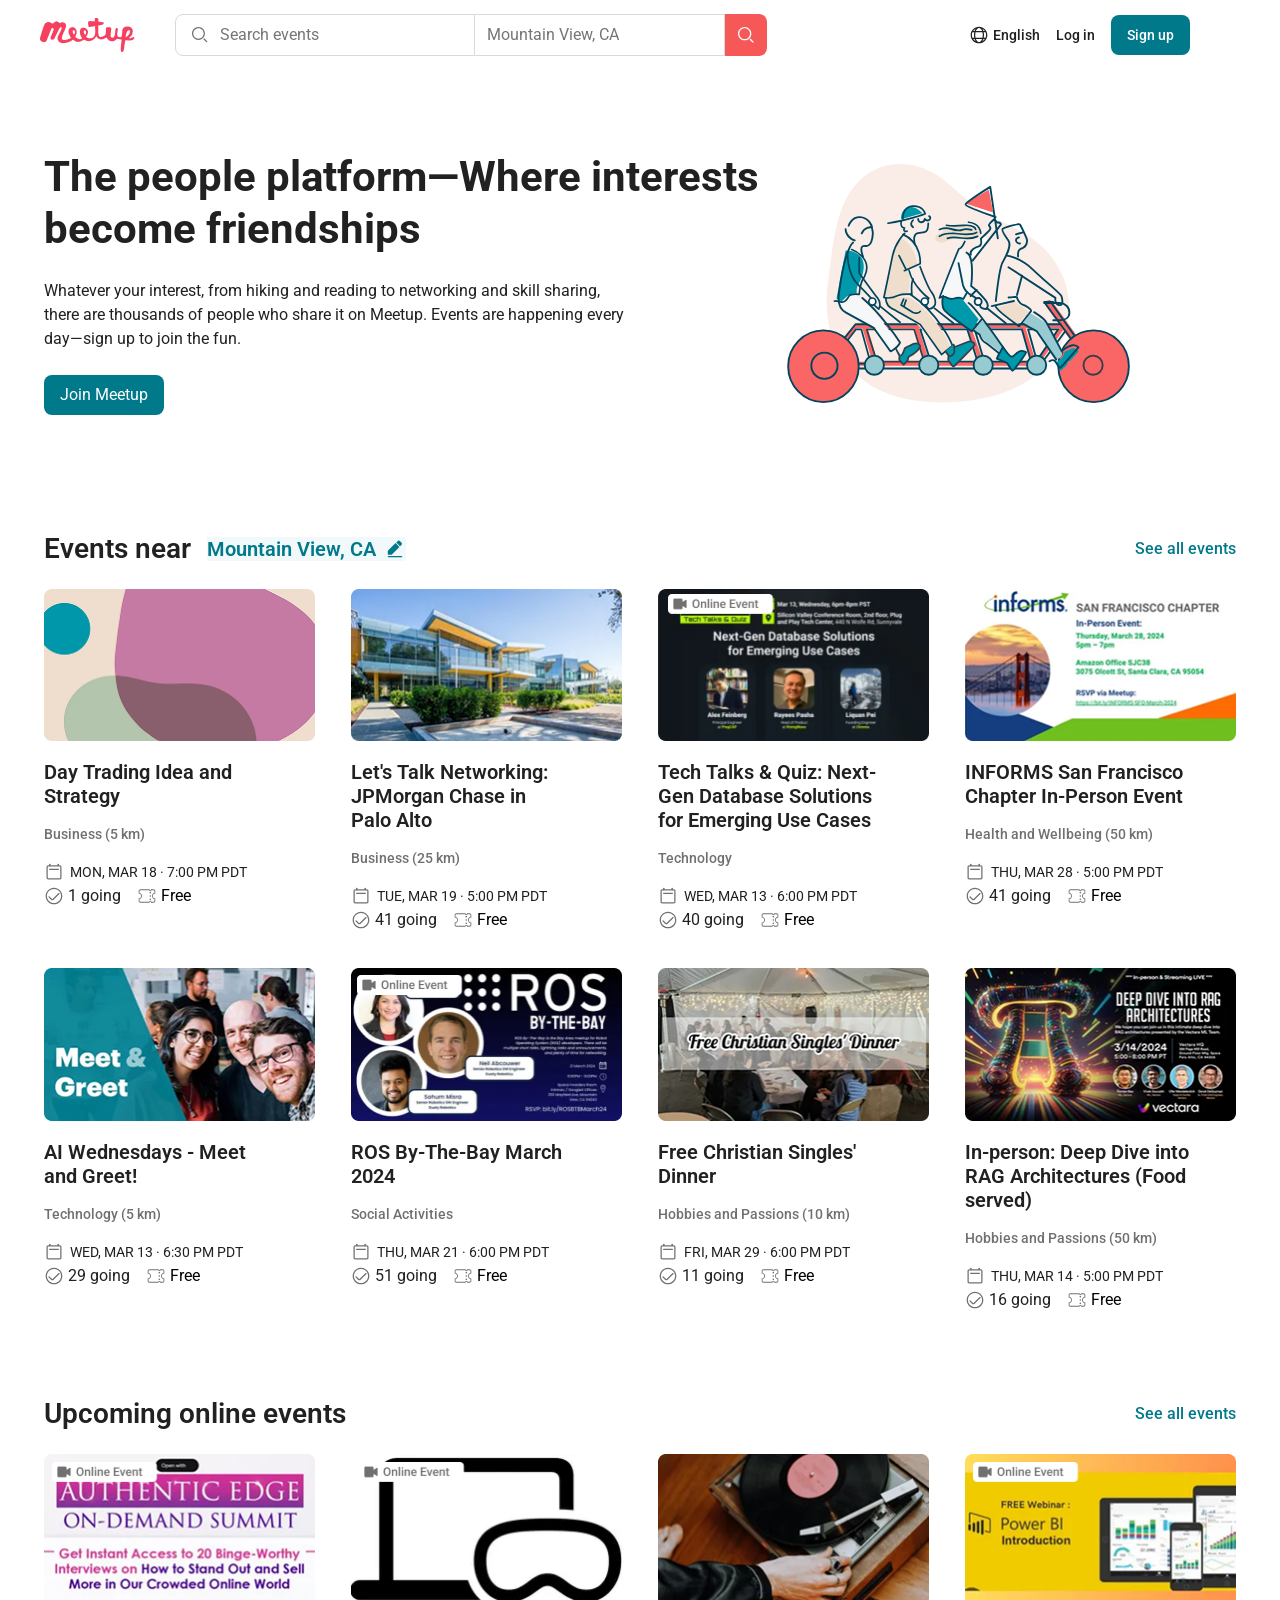
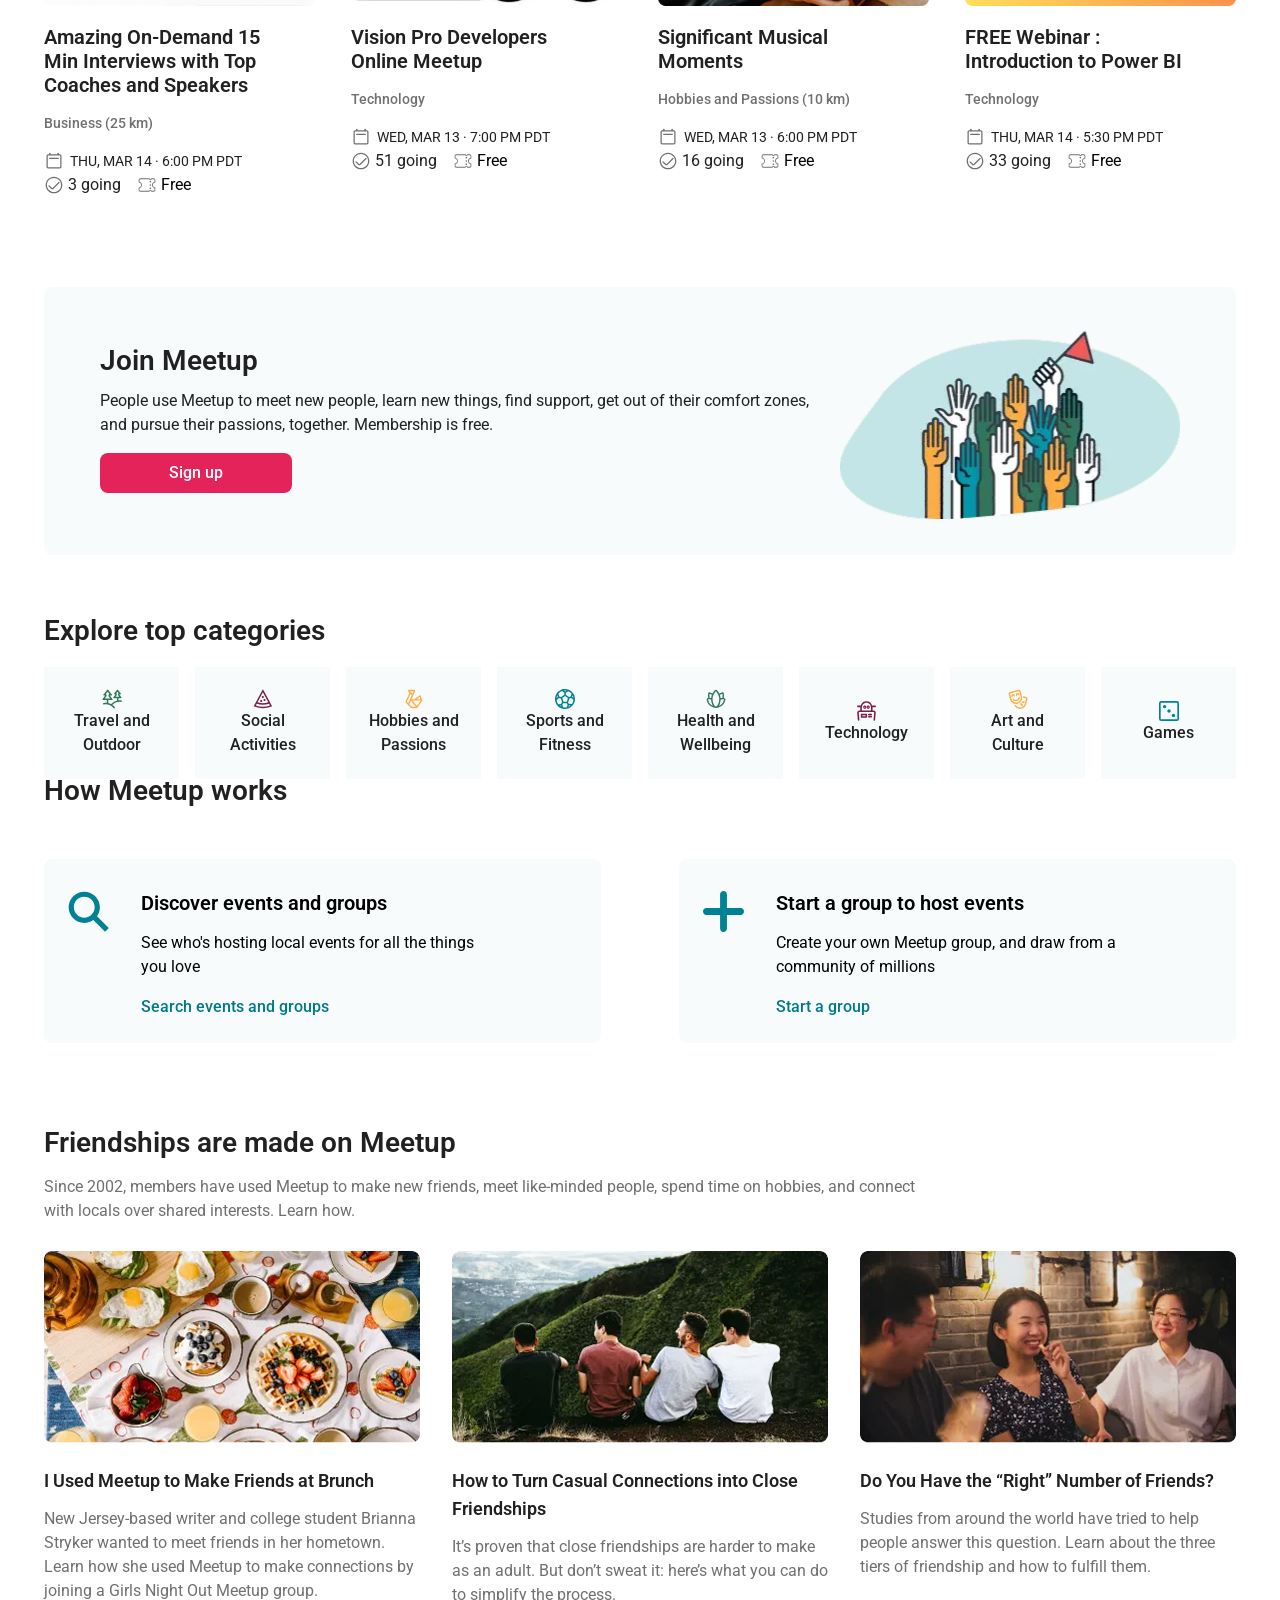
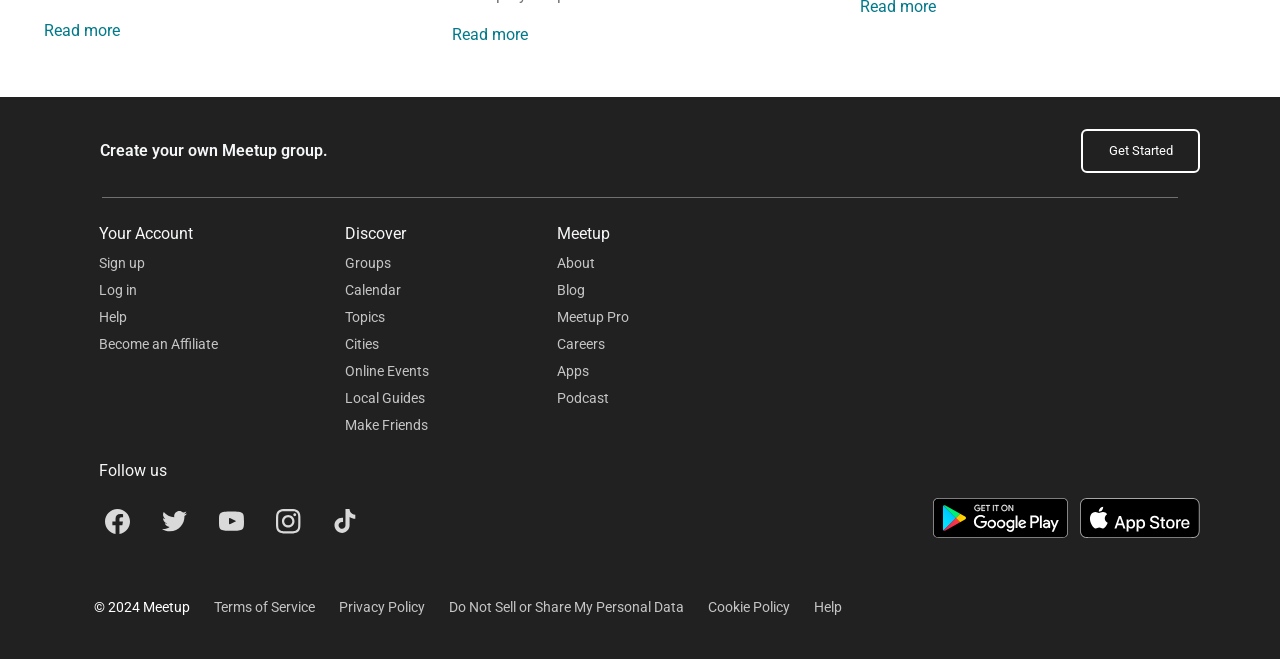
==== commit a9ef8029: "Improve responsive layout" ====
--- a/index.html
+++ b/index.html
@@ -96,6 +96,15 @@
       </div>
     </header>
 
+
+<div > 
+  <ul>
+    <li style="font-style: 1em;">
+
+    </li>
+  </ul>
+</div>
+
     <main>
       <section class="hero">
         <div class="container hero__container">
@@ -109,9 +118,9 @@
               skill sharing, there are thousands of people who share it on
               Meetup. Events are happening every day—sign up to join the fun.
             </p>
-<a href="./events.html" class="btn__content">
-  Join Meetup
-</a>
+            <a href="./events.html" class="btn__content">
+              Join Meetup
+            </a>
             <!-- <button class="btn__content">Join Meetup
               <a href="./events.html"></a>
             </button> -->
@@ -844,7 +853,7 @@
           </div>
         </div>
       </section>
-      <section class="cities">
+      <!-- <section class="cities">
         <div class="container">
           <h2 class="title cities">Popular cities on Meetup</h2>
           <p class="cities__text">
@@ -881,7 +890,7 @@
             </div>
           </div>
         </div>
-      </section>
+      </section> -->
    <section class="works">
   <div class="container">
 
@@ -956,7 +965,8 @@
 Brianna Stryker wanted to meet friends in her
 hometown. Learn how she used Meetup to make
 connections by joining a Girls Night Out Meetup
-group.</p>
+group.
+</p>
 <a href="#card1" class="friendships-card__link">Read more</a>
     </div>
      <div id="card2" class="friendships__card">
--- a/css/style.css
+++ b/css/style.css
@@ -5,6 +5,7 @@
   font-family: 'Roboto', sans-serif;
   line-height: 24px;
 }
+
 body {
   font-family: 'Roboto', sans-serif;
 }
@@ -12,7 +13,26 @@
 .container {
   max-width: 1192px;
   margin: 0 auto;
-  padding: 0 24px;
+  /* padding: 0 24px; */
+}
+
+@media (max-width: 1192px) {
+  .container {
+    padding: 0 24px;
+  }
+}
+@media (max-width: 768px) {
+  .container {
+    margin: 0 auto;
+    /* padding: 0 40px; */
+  }
+}
+
+@media (max-width: 393px) {
+  .container {
+    margin: 0 auto;
+    /* padding: 0 12px; */
+  }
 }
 /* @media (max-width: 393px) {
   .container {
--- a/css/index.css
+++ b/css/index.css
@@ -101,6 +101,19 @@
   gap: 4px;
   text-decoration: none;
 }
+@media (max-width: 1190px) {
+  .header__language {
+    display: none;
+  }
+}
+@media (max-width: 768px) {
+  .header__language {
+    display: flex;
+    align-items: center;
+    gap: 4px;
+    text-decoration: none;
+  }
+}
 .header__language img {
   transition: transform 0.4s ease;
   @media (max-width: 768px) {
@@ -121,6 +134,11 @@
   align-items: center;
   gap: 16px;
   margin-right: 50px;
+}
+@media (max-width: 1090px) {
+  .header__right {
+    display: flex;
+  }
 }
 .header__language {
   text-decoration: none;
@@ -143,10 +161,15 @@
   font-weight: 500;
   color: #212121;
   text-decoration: none;
-  @media (max-width: 768px) {
-    display: none;
-  }
-  @media (max-width: 768px) {
+}
+
+@media (max-width: 1015px) {
+  .login {
+    display: none;
+  }
+}
+@media (max-width: 768px) {
+  .login {
     display: block;
   }
 }
@@ -164,10 +187,15 @@
   color: #ffffff;
   padding: 8px 16px;
   transition: transform 0.3s ease;
-  @media (max-width: 768px) {
-    display: none;
-  }
-  @media (max-width: 768px) {
+}
+@media (max-width: 972px) {
+  .sign {
+    display: none;
+  }
+}
+
+@media (max-width: 768px) {
+  .sign {
     display: block;
   }
 }
@@ -185,7 +213,6 @@
 .hero__container {
   display: grid;
   grid-template-columns: 3fr 2fr;
-  padding: 0 24px;
 }
 
 @media (max-width: 768px) {
@@ -227,8 +254,6 @@
 }
 @media (max-width: 768px) {
   .content__text {
-    max-width: 358px;
-    font-size: 12px;
     margin-bottom: 10px;
   }
 }
@@ -262,6 +287,13 @@
     justify-content: center;
   }
 }
+@media (max-width: 393px) {
+  .hero__image {
+    /* width: fit-content; */
+    display: block;
+    margin: 0 auto;
+  }
+}
 .events-near__top {
   display: flex;
   justify-content: space-between;
@@ -333,13 +365,44 @@
     text-align: start;
   }
 }
+.event-card {
+  width: 100%;
+}
+.event-card__image {
+  width: 100%;
+  height: auto;
+}
 .events-near__list {
   display: grid;
   grid-template-columns: repeat(4, 1fr);
   gap: 36px;
   margin-bottom: 90px;
 }
-@media (max-width: 768px) {
+
+@media (max-width: 1024px) {
+  .events-near__list {
+    /* justify-content: center;
+    grid-template-columns: repeat(2, minmax(200px, 300px)); */
+    grid-template-columns: repeat(3, 1fr);
+  }
+}
+@media (max-width: 768px) {
+  .events-near__list {
+    justify-content: center;
+    grid-template-columns: repeat(2, minmax(200px, 300px));
+  }
+}
+
+@media (max-width: 470px) {
+  .events-near__list {
+    display: grid;
+    grid-template-columns: repeat(1, minmax(272px, 290px));
+    justify-items: center;
+    justify-content: center;
+    margin-bottom: 30px;
+  }
+}
+@media (max-width: 393px) {
   .events-near__list {
     display: grid;
     grid-template-columns: 1fr;
@@ -421,6 +484,14 @@
     margin-bottom: 20px;
   }
 }
+@media (max-width: 393px) {
+  .online-events__top {
+    display: flex;
+    justify-content: start;
+    /* align-items: center; */
+    margin-bottom: 20px;
+  }
+}
 
 .online-events__link {
   font-size: 16px;
@@ -433,19 +504,52 @@
 .online-events__link:hover {
   color: #e32359;
 }
+
+@media (max-width: 393px) {
+  .online-events__link {
+    display: none;
+  }
+}
+
 .online-events__list {
-  display: flex;
-  justify-content: space-between;
-  align-items: center;
-  margin-bottom: 90px;
-}
-@media (max-width: 768px) {
+  margin: 0 0 90px 0;
+
+  display: grid;
+  grid-template-columns: repeat(4, 1fr);
+  gap: 36px;
+}
+
+@media (max-width: 1024px) {
   .online-events__list {
-    display: flex;
-    flex-direction: column;
-    align-items: center;
-  }
-}
+    grid-template-columns: repeat(3, 1fr);
+  }
+}
+
+@media (max-width: 768px) {
+  .online-events__list {
+    justify-content: center;
+    grid-template-columns: repeat(2, minmax(200px, 300px));
+    gap: 24px;
+  }
+}
+@media (max-width: 470px) {
+  .online-events__list {
+    display: grid;
+    grid-template-columns: repeat(1, minmax(272px, 290px));
+    justify-items: center;
+    justify-content: center;
+    margin-bottom: 30px;
+  }
+}
+@media (max-width: 393px) {
+  .online-events__list {
+    display: grid;
+    grid-template-columns: 1fr;
+    justify-items: center;
+    margin-bottom: 30px;
+  }
+}
+
 .title-categories {
   margin-top: 64px;
   margin-bottom: 24px;
@@ -456,15 +560,25 @@
   }
 }
 .categories__list {
-  display: flex;
-  justify-content: space-between;
-  align-items: center;
-}
-@media (max-width: 768px) {
+  display: grid;
+  grid-template-columns: repeat(8, 1fr);
+  gap: 16px;
+  align-items: center;
+}
+@media (max-width: 1240px) {
   .categories__list {
     display: grid;
-    grid-template-columns: 1fr 1fr;
+    grid-template-columns: repeat(4, 136px);
     gap: 16px;
+    justify-content: center;
+  }
+}
+@media (max-width: 768px) {
+  .categories__list {
+    display: grid;
+    grid-template-columns: repeat(auto-fit, 136px);
+    gap: 16px;
+    justify-content: center;
   }
 }
 .category-card {
@@ -476,6 +590,13 @@
     transform 0.3s ease,
     box-shadow 0.3s ease;
   cursor: pointer;
+}
+
+.category-card {
+  width: 135px;
+  height: 112px;
+  align-items: center;
+  justify-content: center;
 }
 
 .category-card__icon {
@@ -535,12 +656,12 @@
   }
 }
 .text-content__join-meetup {
-  max-width: 480px;
+  width: 100%;
+  max-width: 720px;
 }
 
 .text-content__join-meetup h2 {
   margin-bottom: 16px;
-  /* font-family: 'Roboto', sans-serif; */
   font-size: 28px;
   font-weight: 600;
   color: #212121;
@@ -559,8 +680,18 @@
 }
 @media (max-width: 768px) {
   .text__join-meetup {
-    width: 350px;
+    font-size: 14px;
+    margin: 10px auto;
+    justify-content: start;
+    text-align: start;
+  }
+}
+@media (max-width: 393px) {
+  .text__join-meetup {
+    max-width: 350px;
     font-size: 12px;
+    margin: 10px auto;
+    text-align: start;
   }
 }
 @media (max-width: 768px) {
@@ -632,6 +763,12 @@
 @media (max-width: 768px) {
   .img__join-meetup img {
     margin-top: 20px;
+    max-width: 340px;
+  }
+}
+@media (max-width: 393px) {
+  .img__join-meetup img {
+    margin-top: 20px;
     max-width: 238px;
   }
 }
@@ -659,7 +796,8 @@
 @media (max-width: 768px) {
   .cities__list {
     display: grid;
-    grid-template-columns: 1fr 1fr;
+    grid-template-columns: repeat(auto-fit, minmax(140px, 1fr));
+    gap: 24px;
   }
 }
 
@@ -672,8 +810,8 @@
 }
 @media (max-width: 768px) {
   .city-card__img {
-    width: 153px;
-    height: 153px;
+    width: 253px;
+    height: 253px;
   }
 }
 .city-card:hover {
@@ -789,30 +927,67 @@
   display: grid;
   grid-template-columns: repeat(3, 1fr);
   gap: 32px;
-}
-@media (max-width: 768px) {
+  font-size: 1rem;
+  flex-wrap: wrap;
+}
+@media (max-width: 950px) {
   .friendships__list {
-    display: flex;
-    flex-direction: column;
+    display: grid;
+    justify-content: center;
+    grid-template-columns: repeat(2, 1fr);
+    gap: 20px;
+  }
+}
+@media (max-width: 768px) {
+  .friendships__list {
+    display: grid;
+    grid-template-columns: repeat(2, 1fr);
+    gap: 20px;
+    justify-items: center;
+  }
+}
+
+@media (max-width: 500px) {
+  .friendships__list {
+    display: grid;
+    grid-template-columns: repeat(1, 1fr);
+    gap: 20px;
+    justify-items: center;
   }
 }
 
 .friendships__card {
+  width: 100%;
+  /* max-width: 344px;
+  min-width: 200px; */
+  border-radius: 16px;
   display: flex;
   flex-direction: column;
+}
+
+@media (max-width: 768px) {
+  .friendships-card__icon {
+    height: 180px;
+    object-fit: cover;
+  }
+}
+.friendships-card__icon {
+  width: 100%;
+  height: auto;
+  object-fit: cover;
 }
 .friendships-card__title {
   font-size: 18px;
   font-weight: 600;
   line-height: 28px;
   color: #212121;
-  max-width: 280px;
+  /* max-width: 280px; */
   margin-bottom: 12px;
   margin-top: 24px;
 }
 
 .friendship-card__text {
-  max-width: 370px;
+  /* max-width: 370px; */
   font-size: 16px;
   font-weight: 400;
   line-height: 24px;
@@ -824,24 +999,37 @@
   font-weight: 400;
   line-height: 24px;
   color: #00798a;
+  padding-bottom: 50px;
   text-decoration: none;
   transition: color 0.3s ease;
 }
 .friendships-card__link:hover {
   color: #f65858;
 }
-
-.footer{
+@media (max-width: 393px) {
+  .friendships-card__link {
+    /* margin-bottom: 120px; */
+  }
+}
+.footer {
   background-color: #212121;
 }
+@media (max-width: 768px) {
+  .footer {
+    margin-top: 120px;
+  }
+}
+@media (max-width: 393px) {
+  .footer {
+    margin-top: 120px;
+  }
+}
 
 .footer__container {
-max-width: 1196px;
-margin: 0 auto;
-padding: 32px 32px 40px;
-
-}
-
+  max-width: 1196px;
+  margin: 0 auto;
+  padding: 32px 32px 40px;
+}
 
 @media (max-width: 768px) {
   .footer__container {
@@ -853,15 +1041,21 @@
 }
 .footer__top {
   max-width: 1120px;
-  width: 100%;
   margin: 0 auto;
   display: flex;
-  align-items: center;
-  gap: 32px;
-  padding-left: 140px;
-}
-
-@media (max-width: 768px) {
+  justify-content: space-between;
+  align-items: center;
+  padding-left: 20px;
+}
+
+@media (max-width: 768px) {
+  .footer__top {
+    padding-left: 0;
+    justify-content: space-between;
+    align-items: flex-start;
+  }
+}
+@media (max-width: 393px) {
   .footer__top {
     padding-left: 0;
     justify-content: space-between;
@@ -880,24 +1074,30 @@
     margin: 0 auto;
   }
 }
+
+@media (max-width: 393px) {
+  .footer__bottom {
+    padding-left: 0;
+  }
+}
 .footer__cta {
   font-size: 16px;
   font-weight: 600;
   color: #f6f7f8;
-  text-align: center;
-  @media (max-width: 768px) {
-    padding-left: 80px;
-  }
-  @media (max-width: 768px) {
+  text-align: left;
+  @media (max-width: 768px) {
+    padding-left: 20px;
+  }
+  @media (max-width: 393px) {
     padding-left: 0;
   }
 }
-@media (max-width: 768px) {
+/* @media (max-width: 393px) {
   .footer__cta {
     max-width: 180px;
     text-align: left;
   }
-}
+} */
 .footer__btn {
   width: 119px;
   height: 44px;
@@ -920,7 +1120,7 @@
 }
 .footer__divider {
   max-width: 1120px;
-  width: 74%;
+  width: 95%;
 
   height: 1px;
   background-color: #707070;
@@ -934,21 +1134,21 @@
   justify-content: flex-start;
   gap: clamp(40px, 8vw, 180px);
   width: 100%;
-  padding-left: clamp(20px, 5vw, 140px);
+  /* padding-left: clamp(20px, 5vw, 140px); */
   max-width: 1120px;
 }
 .footer__column {
   gap: 80px;
-  padding-left: 50px;
-}
-@media (max-width: 768px) {
+  padding-left: 25px;
+}
+
+@media (max-width: 393px) {
   .footer__column {
-    padding-left: 120px;
+    padding-left: 0;
   }
 }
 @media (max-width: 768px) {
   .footer__column {
-    padding-left: 20px;
   }
 }
 @media (max-width: 768px) {
@@ -973,15 +1173,7 @@
     padding: 0;
   }
 }
-@media (max-width: 768px) {
-  .footer__top,
-  .footer__social,
-  .footer__social-items,
-  .footer__bottom {
-    padding-left: 40px;
-    /* padding-left: 0; */
-  }
-}
+
 .footer__title {
   font-size: 16px;
   font-weight: 400;
@@ -1001,10 +1193,10 @@
   justify-content: space-between;
   max-width: 1120px;
   width: 100%;
-  padding-left: 140px;
+  padding-left: 25px;
   /* padding-left: 0; */
   @media (max-width: 768px) {
-    padding-left: 120px;
+    padding-left: 20px;
   }
   @media (max-width: 768px) {
     padding-left: 20px;
@@ -1023,6 +1215,17 @@
   color: #f6f7f8;
   margin-bottom: 15px;
   margin-top: 24px;
+  /* padding-left: 20px; */
+}
+@media (max-width: 768px) {
+  .footer__social-title {
+    padding-left: 20px;
+  }
+}
+@media (max-width: 393px) {
+  .footer__social-title {
+    padding-left: 0;
+  }
 }
 .footer__item {
   display: flex;
@@ -1049,7 +1252,8 @@
   width: 100%;
   margin: 0 auto 50px;
   gap: 32px;
-  padding-left: 120px;
+  padding-left: 15px;
+  /* padding-left: 120px; */
   @media (max-width: 768px) {
     padding-left: 20px;
   }
@@ -1060,7 +1264,12 @@
   gap: 32px;
   padding-left: 10px;
   @media (max-width: 768px) {
-    /* padding-left: 0; */
+    padding-left: 20px;
+  }
+}
+@media (max-width: 393px) {
+  .footer__social-list {
+    padding-left: 0;
   }
 }
 
@@ -1123,18 +1332,15 @@
   display: flex;
   align-items: center;
   gap: 24px;
-  padding-left: 130px;
+  padding-left: 20px;
+  /* padding-left: 130px; */
 }
 @media (max-width: 768px) {
   .footer__bottom {
     padding: 0;
   }
 }
-@media (max-width: 768px) {
-  .footer__bottom {
-    padding-left: 20px;
-  }
-}
+
 .footer__copyright {
   font-size: 14px;
   font-weight: 400;
@@ -1144,10 +1350,16 @@
   .footer__copyright {
     display: block;
     text-align: left;
-    padding-left: 0;
+    padding-left: 20px;
     justify-content: start;
   }
 }
+@media (max-width: 393px) {
+  .footer__copyright {
+    padding-left: 0px;
+  }
+}
+
 @media (max-width: 768px) {
   .footer__police-link {
     display: none;
@@ -1228,33 +1440,7 @@
   }
 }
 
-
-
-
-
-
-
-
-
-
-
-
-
-
-
-
-
-
-
-
-
-
-
-
-
-
-@media (max-width: 768px) {
-
+@media (max-width: 768px) {
   .header__container-desc {
     display: none;
   }
@@ -1278,21 +1464,21 @@
     height: auto;
   }
 
-  .events-near__list {
+  /* .events-near__list {
     grid-template-columns: 1fr;
     gap: 24px;
-  }
+  } */
 
   .online-events__list {
     flex-direction: column;
     gap: 24px;
   }
 
-  .categories__list {
+  /* .categories__list {
     display: grid;
     grid-template-columns: repeat(2, 1fr);
     gap: 16px;
-  }
+  } */
 
   .container_meetup {
     flex-direction: column;
@@ -1307,8 +1493,8 @@
     gap: 20px;
   }
 
-  .btn__content {
+  /* .btn__content {
     display: inline-block;
     margin-bottom: 30px;
-  }
-}+  } */
+}
